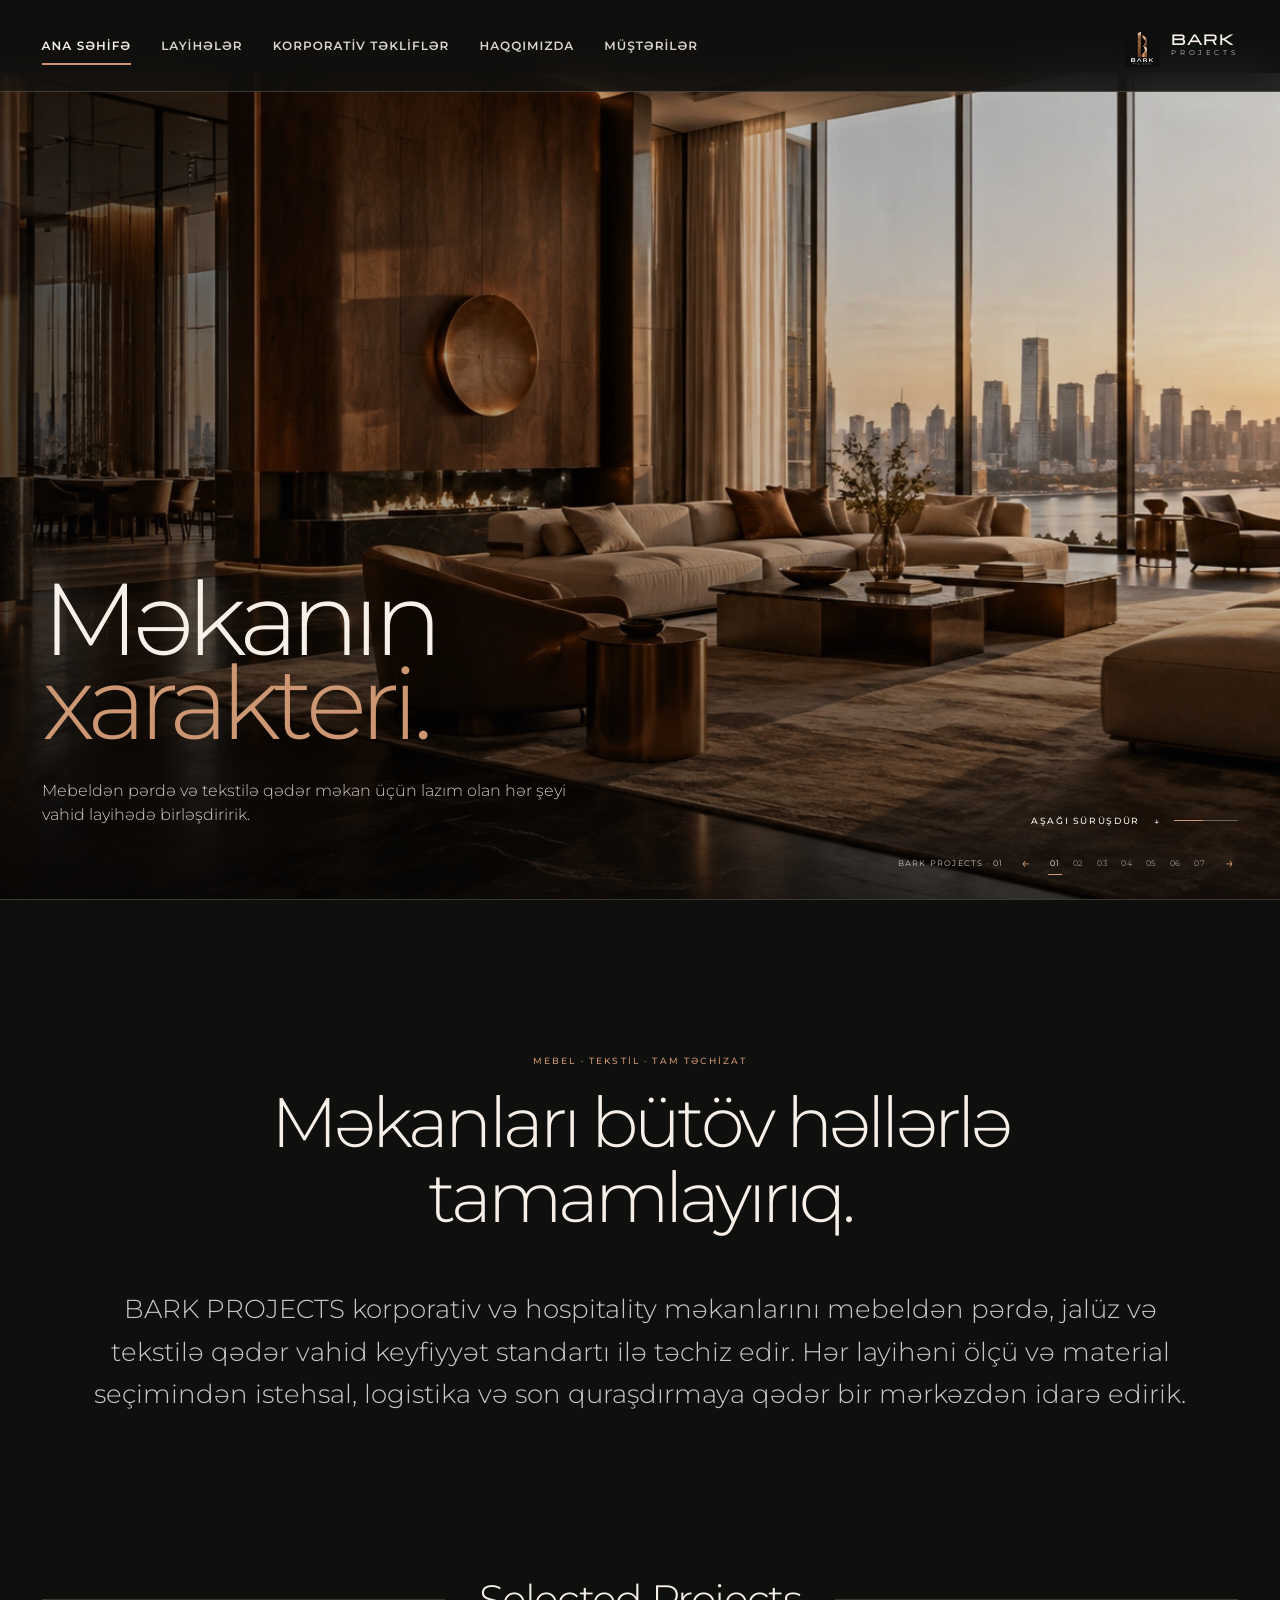
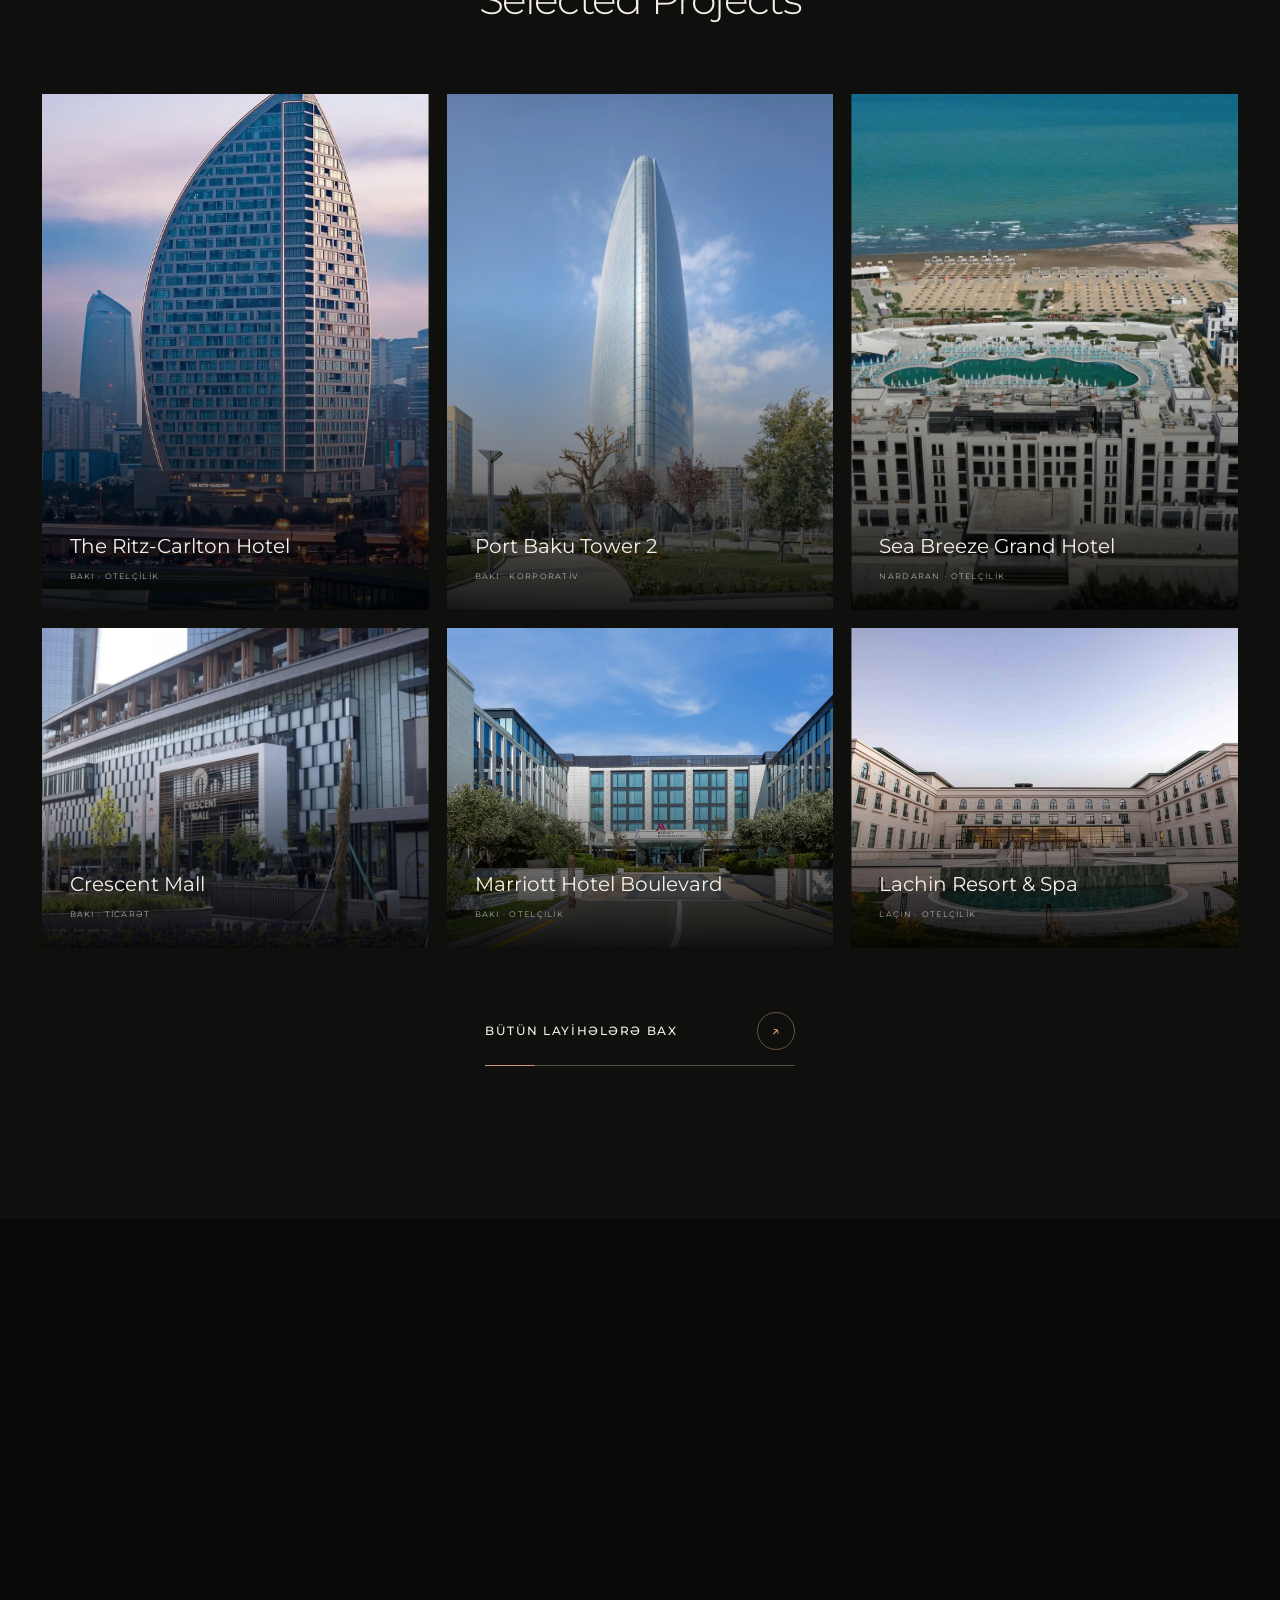
==== index.html @ 31d52829 "Add reference-inspired motion across BARK pages" ====
<!doctype html>
<html lang="az">
<head>
  <meta charset="utf-8" />
  <meta name="viewport" content="width=device-width, initial-scale=1" />
  <meta name="theme-color" content="#161617" />
  <meta name="description" content="BARK PROJECTS — korporativ və hospitality layihələri üçün mebel, pərdə, jalüz, tekstil və tam təchizat həlləri." />
  <title>BARK PROJECTS — Tam məkan təchizatı</title>
  <link rel="preconnect" href="https://fonts.googleapis.com" />
  <link rel="preconnect" href="https://fonts.gstatic.com" crossorigin />
  <link href="https://fonts.googleapis.com/css2?family=Michroma&family=Montserrat:wght@300;400;500;600&family=Playfair+Display:ital,wght@0,400;0,500;1,400&display=swap" rel="stylesheet" />
  <link rel="stylesheet" href="styles.css?v=10" />
</head>
<body>
  <header class="site-header" id="top">
    <a class="brand" href="index.html" aria-label="BARK Projects ana səhifə">
      <span class="brand-symbol" aria-hidden="true"><img src="assets/brand/bark-projects-logo.png" alt="" /></span>
      <span class="brand-type"><strong>BARK</strong><span>PROJECTS</span></span>
    </a>
    <nav class="desktop-nav" aria-label="Əsas naviqasiya">
      <a class="nav-link active" href="index.html">Ana səhifə</a>
      <a class="nav-link" href="projects.html">Layihələr</a>
      <a class="nav-link" href="corporate.html">Korporativ təkliflər</a>
      <a class="nav-link" href="about.html">Haqqımızda</a>
      <a class="nav-link" href="clients.html">Müştərilər</a>
    </nav>
    <button class="menu-toggle" aria-label="Menyunu aç" aria-expanded="false"><span></span><span></span></button>
  </header>
  <main>
    <section class="hero" id="home" aria-labelledby="hero-title">
      <div class="hero-media" aria-hidden="true">
        <img class="hero-slide is-active" src="assets/hero/bark-home-hero.webp" alt="" />
        <img class="hero-slide" alt="" />
      </div>
      <div class="hero-overlay" aria-hidden="true"></div>
      <div class="hero-content">
        <h1 id="hero-title">Məkanın<br /><span>xarakteri.</span></h1>
        <p class="hero-copy">Mebeldən pərdə və tekstilə qədər məkan üçün lazım olan hər şeyi vahid layihədə birləşdiririk.</p>
      </div>
      <div class="hero-slider" role="group" aria-label="Seçilmiş məkanlar">
        <span class="hero-slide-caption" id="hero-slide-caption" aria-live="polite">BARK PROJECTS · 01</span>
        <button class="hero-slider-arrow" type="button" data-hero-step="-1" aria-label="Əvvəlki görüntü">←</button>
        <div class="hero-slider-pages" role="group" aria-label="Görüntü seçimi">
          <button type="button" data-hero-index="0" aria-label="Görüntü 1" aria-current="true">01</button>
          <button type="button" data-hero-index="1" aria-label="Görüntü 2">02</button>
          <button type="button" data-hero-index="2" aria-label="Görüntü 3">03</button>
          <button type="button" data-hero-index="3" aria-label="Görüntü 4">04</button>
          <button type="button" data-hero-index="4" aria-label="Görüntü 5">05</button>
          <button type="button" data-hero-index="5" aria-label="Görüntü 6">06</button>
          <button type="button" data-hero-index="6" aria-label="Görüntü 7">07</button>
        </div>
        <button class="hero-slider-arrow" type="button" data-hero-step="1" aria-label="Növbəti görüntü">→</button>
      </div>
      <div class="scroll-cue" aria-hidden="true"><span>Aşağı sürüşdür</span><b>↓</b><span class="scroll-line"></span></div>
    </section>
    <section class="home-statement section-wrap" aria-labelledby="statement-title">
      <p class="eyebrow copper" data-reveal>MEBEL · TEKSTİL · TAM TƏCHİZAT</p>
      <h2 id="statement-title" data-reveal>Məkanları bütöv həllərlə<br />tamamlayırıq.</h2>
      <p data-reveal>BARK PROJECTS korporativ və hospitality məkanlarını mebeldən pərdə, jalüz və tekstilə qədər vahid keyfiyyət standartı ilə təchiz edir. Hər layihəni ölçü və material seçimindən istehsal, logistika və son quraşdırmaya qədər bir mərkəzdən idarə edirik.</p>
    </section>
    <section class="selected-projects section-wrap" aria-labelledby="selected-title">
      <div class="selected-heading" data-reveal><span></span><h2 id="selected-title">Selected Projects</h2><span></span></div>
      <div class="selected-grid" data-reveal-stagger>
        <a class="selected-card" href="projects.html" data-reveal><img src="assets/projects/web/ritz.webp" alt="The Ritz-Carlton Hotel layihəsi" loading="lazy" /><span><b>The Ritz-Carlton Hotel</b><small>Bakı · Otelçilik</small></span></a>
        <a class="selected-card" href="projects.html" data-reveal><img src="assets/projects/web/porttower.webp" alt="Port Baku Tower 2 layihəsi" loading="lazy" /><span><b>Port Baku Tower 2</b><small>Bakı · Korporativ</small></span></a>
        <a class="selected-card" href="projects.html" data-reveal><img src="assets/projects/web/seabreeze.webp" alt="Sea Breeze Grand Hotel layihəsi" loading="lazy" /><span><b>Sea Breeze Grand Hotel</b><small>Nardaran · Otelçilik</small></span></a>
        <a class="selected-card" href="projects.html" data-reveal><img src="assets/projects/web/crescent.webp" alt="Crescent Mall layihəsi" loading="lazy" /><span><b>Crescent Mall</b><small>Bakı · Ticarət</small></span></a>
        <a class="selected-card" href="projects.html" data-reveal><img src="assets/projects/web/marriott.webp" alt="Marriott Hotel Boulevard layihəsi" loading="lazy" /><span><b>Marriott Hotel Boulevard</b><small>Bakı · Otelçilik</small></span></a>
        <a class="selected-card" href="projects.html" data-reveal><img src="assets/projects/web/lachin.webp" alt="Lachin Resort & Spa layihəsi" loading="lazy" /><span><b>Lachin Resort &amp; Spa</b><small>Laçın · Otelçilik</small></span></a>
      </div>
      <div class="selected-footer" data-reveal>
        <a class="projects-cta" id="all-projects" href="projects.html"><span>Bütün layihələrə bax</span><i aria-hidden="true">↗</i></a>
      </div>
    </section>
  </main>
  <footer class="site-footer premium-footer" id="footer">
    <div class="footer-glow" aria-hidden="true"></div>
    <div class="footer-shell">
      <div class="footer-grid" data-reveal-stagger>
        <div class="footer-column">
          <a class="footer-action" href="https://wa.me/994514188764?text=Salam%2C%20BARK%20PROJECTS%20haqq%C4%B1nda%20m%C9%99lumat%20almaq%20ist%C9%99yir%C9%99m." target="_blank" rel="noopener"><span>WhatsApp</span><i>↗</i></a>
          <div class="footer-panel footer-identity">
            <a class="brand footer-brand" href="index.html" aria-label="BARK Projects ana səhifə"><span class="brand-symbol" aria-hidden="true"><img src="assets/brand/bark-projects-logo.png" alt="" /></span><span class="brand-type"><strong>BARK</strong><span>PROJECTS</span></span></a>
            <p>Mebeldən tekstilə qədər premium məkanlar üçün vahid təchizat tərəfdaşı.</p>
          </div>
        </div>
        <div class="footer-column">
          <a class="footer-action" href="https://mail.google.com/mail/?view=cm&amp;fs=1&amp;su=BARK%20PROJECTS%20-%20layih%C9%99%20sor%C4%9Fusu" target="_blank" rel="noopener"><span>Gmail</span><i>↗</i></a>
          <nav class="footer-panel" aria-label="Footer naviqasiyası">
            <h2>Naviqasiya</h2>
            <a href="index.html">Ana səhifə</a>
            <a href="projects.html">Layihələr</a>
            <a href="corporate.html">Korporativ təkliflər</a>
            <a href="about.html">Haqqımızda</a>
            <a href="clients.html">Müştərilər</a>
          </nav>
        </div>
        <div class="footer-column">
          <a class="footer-action" href="tel:+994514188764"><span>+994 51 418 87 64</span><i>↗</i></a>
          <div class="footer-panel">
            <h2>Xidmətlər</h2>
            <a href="corporate.html#services">Mebel təchizatı</a>
            <a href="corporate.html#services">Pərdə və jalüz</a>
            <a href="corporate.html#services">Premium tekstil</a>
            <a href="corporate.html#services">Ölçü və quraşdırma</a>
            <a href="corporate.html#contact">Layihə koordinasiyası</a>
          </div>
        </div>
        <div class="footer-column">
          <a class="footer-action" href="#top"><span>Yuxarı qayıt</span><i>↑</i></a>
          <div class="footer-panel footer-inquiry">
            <h2>Yeni layihə</h2>
            <p>Növbəti layihənin sizin olmasını istəyirsiniz?</p>
            <a class="footer-cta" href="corporate.html#contact"><span>Bizimlə əlaqə saxlayın</span><i>↗</i></a>
          </div>
        </div>
      </div>
      <div class="footer-bottom"><span>© 2026 BARK PROJECTS</span><span>BAKI · AZƏRBAYCAN</span><span>BÜTÜN HÜQUQLAR QORUNUR</span></div>
    </div>
  </footer>
  <script src="motion.js?v=2"></script>
  <script src="page.js?v=3"></script>
</body>
</html>
---- styles.css ----
:root {
  --black: #0f0f0e;
  --black-soft: #161617;
  --panel: #1c1b1a;
  --ivory: #f6f0e8;
  --silver: #c7c8ca;
  --muted: #8f8e8b;
  --copper: #cc9772;
  --line: rgba(246, 240, 232, 0.18);
  --page-x: clamp(18px, 3.25vw, 54px);
  --ease: cubic-bezier(.22, 1, .36, 1);
}
* { box-sizing: border-box; }
html { scroll-behavior: smooth; background: var(--black); }
body { margin: 0; background: var(--black); color: var(--ivory); font-family: "Montserrat", Arial, sans-serif; font-size: 15px; line-height: 1.5; -webkit-font-smoothing: antialiased; }
section { scroll-margin-top: 92px; }
body:has(dialog[open]) { overflow: hidden; }
a { color: inherit; text-decoration: none; }
button, input { font: inherit; }
button { color: inherit; }
img { max-width: 100%; }
.sr-only { position: absolute; width: 1px; height: 1px; padding: 0; margin: -1px; overflow: hidden; clip: rect(0, 0, 0, 0); white-space: nowrap; border: 0; }

.site-header { position: fixed; inset: 0 0 auto; z-index: 100; min-height: 92px; display: grid; grid-template-columns: 1fr auto; grid-template-areas: "nav brand"; align-items: center; gap: clamp(18px, 2vw, 34px); padding: 0 var(--page-x); background: rgba(15, 15, 14, .88); border-bottom: 1px solid var(--line); backdrop-filter: blur(20px) saturate(125%); -webkit-backdrop-filter: blur(20px) saturate(125%); }
.brand { grid-area: brand; display: inline-flex; align-items: center; gap: 12px; justify-self: end; }
.brand-symbol { width: 34px; height: 42px; display: grid; place-items: center; overflow: hidden; }
.brand-symbol img { width: 100%; height: 100%; object-fit: cover; object-position: 50% 17%; }
.brand-type { display: grid; gap: 2px; }
.brand-type strong { font-family: "Michroma", sans-serif; font-size: 14px; letter-spacing: .11em; line-height: 1; }
.brand-type span { font-size: 7px; letter-spacing: .52em; color: var(--silver); }
.desktop-nav { grid-area: nav; display: flex; align-items: center; gap: clamp(24px, 2.35vw, 42px); }
.nav-link { position: relative; padding: 35px 0 33px; color: rgba(246, 240, 232, .88); font-size: clamp(12px, .82vw, 14px); font-weight: 600; line-height: 1.3; letter-spacing: .085em; text-transform: uppercase; white-space: nowrap; text-rendering: geometricPrecision; transition: color .25s ease; }
.nav-link::after { content: ""; position: absolute; left: 0; right: 100%; bottom: 22px; height: 2px; background: var(--copper); transition: right .35s var(--ease); }
.nav-link:hover, .nav-link.active { color: var(--ivory); }
.nav-link:hover::after, .nav-link.active::after { right: 0; }
.header-phone { grid-area: phone; display: flex; align-items: center; gap: 12px; font-size: 11px; letter-spacing: .07em; }
.header-phone span { color: var(--muted); text-transform: uppercase; }
.header-phone b { font-weight: 500; }
.header-phone i { color: var(--copper); font-style: normal; }
.menu-toggle { display: none; }

.hero { position: relative; min-height: 100svh; overflow: hidden; display: flex; align-items: flex-end; padding: 170px var(--page-x) 72px; border-bottom: 1px solid var(--line); isolation: isolate; }
.hero-media { position: absolute; z-index: -2; inset: 92px 0 0; overflow: hidden; translate: 0 var(--scroll-parallax-y, 0px); animation: hero-arrive 1.5s var(--ease) both; will-change: transform, translate; }
.hero-media img { position: absolute; inset: 0; width: 100%; height: 100%; object-fit: cover; object-position: center; transform: scale(1.045); will-change: transform; }
.hero-media .hero-slide { opacity: 0; transform: scale(1.085); transition: opacity .95s ease, transform 7s linear; }
.hero-media .hero-slide.is-active { opacity: 1; transform: scale(1.045); }
@keyframes hero-arrive { from { opacity: 0; transform: scale(1.11); } to { opacity: 1; transform: scale(1.045); } }
.hero-overlay { position: absolute; z-index: -1; inset: 92px 0 0; background: linear-gradient(90deg, rgba(4,4,4,.7) 0%, rgba(4,4,4,.22) 50%, rgba(4,4,4,.08) 100%), linear-gradient(0deg, rgba(4,4,4,.68) 0%, transparent 48%); }
.hero-content { max-width: 780px; opacity: var(--scroll-hero-opacity, 1); translate: 0 var(--scroll-hero-y, 0px); animation: hero-copy-arrive .85s var(--ease) both; will-change: translate, opacity; }
.detail-hero-copy, .corporate-hero-copy { animation: hero-copy-arrive .85s var(--ease) both; }
@keyframes hero-copy-arrive { from { transform: translateY(22px); } to { transform: translateY(0); } }
.eyebrow { margin: 0 0 18px; font-size: 9px; font-weight: 500; letter-spacing: .24em; text-transform: uppercase; }
.copper { color: var(--copper); }
.hero h1 { margin: 0; font-family: "Montserrat", sans-serif; font-size: clamp(64px, 8vw, 132px); font-weight: 300; letter-spacing: -.065em; line-height: .82; text-shadow: 0 2px 30px rgba(0,0,0,.24); }
.hero h1 span { color: var(--copper); font-family: inherit; font-style: normal; letter-spacing: inherit; }
.hero-copy { margin: 34px 0 0; max-width: 560px; color: rgba(246,240,232,.84); font-size: clamp(14px, 1.25vw, 18px); font-weight: 300; }
.hero-slider { position: absolute; right: var(--page-x); bottom: 21px; z-index: 2; display: flex; align-items: center; gap: 14px; color: var(--ivory); }
.hero-slide-caption { max-width: 220px; overflow: hidden; color: rgba(246,240,232,.8); font-size: 8px; letter-spacing: .15em; text-overflow: ellipsis; white-space: nowrap; }
.hero-slider-pages { display: flex; align-items: center; gap: 9px; }
.hero-slider button { border: 0; background: transparent; color: rgba(246,240,232,.58); cursor: pointer; transition: color .2s ease, transform .2s var(--ease); }
.hero-slider button:hover { color: var(--ivory); transform: translateY(-2px); }
.hero-slider-pages button { position: relative; padding: 8px 2px; font-size: 8px; letter-spacing: .08em; }
.hero-slider-pages button::after { position: absolute; right: 100%; bottom: 2px; left: 0; height: 1px; content: ""; background: var(--copper); transition: right .35s var(--ease); }
.hero-slider-pages button[aria-current="true"] { color: var(--ivory); }
.hero-slider-pages button[aria-current="true"]::after { right: 0; }
.hero-slider-arrow { padding: 4px; color: var(--copper) !important; font-size: 15px; }
.scroll-cue { position: absolute; right: var(--page-x); bottom: 72px; display: flex; align-items: center; gap: 14px; color: var(--ivory); font-size: 9px; font-weight: 500; letter-spacing: .18em; text-transform: uppercase; }
.scroll-cue b { font-weight: 500; }
.scroll-cue i { color: var(--copper); font-size: 16px; font-style: normal; animation: cue-down 1.8s ease-in-out infinite; }
.scroll-line { width: 64px; height: 1px; overflow: hidden; background: rgba(246,240,232,.35); }
.scroll-line::after { content: ""; display: block; width: 45%; height: 100%; background: var(--copper); animation: cue-line 2.2s var(--ease) infinite; }
@keyframes cue-down { 0%,100% { transform: translateY(0); } 50% { transform: translateY(6px); } }
@keyframes cue-line { 0% { transform: translateX(-110%); } 65%,100% { transform: translateX(240%); } }

.section-wrap { padding-inline: var(--page-x); }
.home-statement { padding-block: clamp(110px, 12vw, 190px); text-align: center; }
.home-statement h2 { max-width: 1050px; margin: 0 auto; font-size: clamp(42px, 5.5vw, 84px); font-weight: 300; letter-spacing: -.055em; line-height: 1.06; text-wrap: balance; }
.home-statement > p:last-child { max-width: 1420px; margin: 54px auto 0; color: var(--silver); font-size: clamp(18px, 2vw, 30px); font-weight: 300; line-height: 1.65; text-wrap: balance; }

.selected-projects { padding-bottom: clamp(110px, 12vw, 180px); }
.selected-heading { display: grid; grid-template-columns: 1fr auto 1fr; align-items: center; gap: 34px; margin-bottom: 64px; }
.selected-heading span { height: 1px; background: var(--line); }
.selected-heading h2 { margin: 0; font-size: clamp(34px, 3.2vw, 52px); font-weight: 300; letter-spacing: -.035em; text-align: center; }
.selected-grid { display: grid; grid-template-columns: repeat(3, minmax(0, 1fr)); gap: 18px; }
.selected-card { position: relative; min-height: 320px; overflow: hidden; background: var(--panel); }
.selected-card::after { content: ""; position: absolute; inset: 40% 0 0; background: linear-gradient(to bottom, transparent, rgba(0,0,0,.88)); }
.selected-card img { width: 100%; height: 100%; display: block; object-fit: cover; transition: transform 1s var(--ease), filter .5s ease; }
.selected-card:hover img { transform: scale(1.04); filter: brightness(.82); }
.selected-card > span { position: absolute; z-index: 1; inset: auto 28px 28px; display: grid; gap: 8px; }
.selected-card b { font-size: clamp(18px, 1.6vw, 25px); font-weight: 400; }
.selected-card small { color: rgba(246,240,232,.68); font-size: 8px; letter-spacing: .16em; text-transform: uppercase; }
.selected-footer { display: flex; justify-content: center; padding-top: 52px; }
.projects-cta { position: relative; min-width: 310px; display: inline-flex; align-items: center; justify-content: space-between; gap: 42px; padding: 12px 0 16px; color: var(--ivory); font-size: 12px; font-weight: 500; letter-spacing: .13em; text-transform: uppercase; transition: color .4s ease, transform .4s var(--ease); }
.projects-cta::before { content: ""; position: absolute; right: 0; bottom: 0; left: 0; height: 1px; background: rgba(205,179,157,.38); }
.projects-cta::after { content: ""; position: absolute; right: 0; bottom: 0; left: 0; height: 1px; background: var(--copper); transform: scaleX(.16); transform-origin: left; transition: transform .55s var(--ease); }
.projects-cta span { padding: 0; }
.projects-cta i { width: 38px; height: 38px; display: grid; flex: 0 0 38px; place-items: center; border: 1px solid rgba(204,151,114,.48); border-radius: 50%; color: var(--copper); font-size: 15px; font-style: normal; transition: color .4s ease, background .4s ease, border-color .4s ease, transform .4s var(--ease); }
.projects-cta:hover { color: var(--champagne); transform: translateY(-2px); }
.projects-cta:hover::after { transform: scaleX(1); }
.projects-cta:hover i { border-color: var(--copper); background: var(--copper); color: var(--black); transform: rotate(45deg); }
.projects-cta:focus-visible { outline: 2px solid var(--champagne, #cdb39d); outline-offset: 5px; }

.home-about { display: grid; grid-template-columns: minmax(0, 1.1fr) minmax(420px, .9fr); min-height: 760px; padding-top: 0; padding-bottom: clamp(110px, 12vw, 180px); gap: clamp(54px, 8vw, 130px); align-items: stretch; }
.home-about-visual { min-height: 650px; overflow: hidden; background: var(--panel); }
.home-about-visual img { width: 100%; height: 100%; display: block; object-fit: cover; }
.home-about-copy { align-self: center; padding-block: 60px; }
.home-about-copy h2 { margin: 0 0 40px; font-size: clamp(48px, 5.5vw, 84px); font-weight: 300; letter-spacing: -.06em; line-height: .98; }
.home-about-copy h2 em { color: var(--copper); font-family: inherit; font-size: inherit; font-style: normal; font-weight: inherit; letter-spacing: inherit; }
.home-about-copy > p:not(.eyebrow) { max-width: 660px; margin: 0 0 24px; color: var(--silver); font-size: clamp(15px, 1.25vw, 19px); font-weight: 300; line-height: 1.8; }
.text-link { display: inline-flex; align-items: center; gap: 18px; margin-top: 28px; padding-bottom: 10px; border-bottom: 1px solid var(--copper); font-size: 12px; letter-spacing: .06em; }
.text-link i { color: var(--copper); font-style: normal; }

.clients { position: relative; overflow: hidden; padding-block: clamp(110px, 12vw, 170px); border-block: 1px solid var(--line); isolation: isolate; }
.clients-backdrop { position: absolute; z-index: -2; inset: 0; background: url("assets/projects/web/ritz-interior.webp") center / cover no-repeat; opacity: .23; filter: saturate(.55); }
.clients::after { content: ""; position: absolute; z-index: -1; inset: 0; background: linear-gradient(90deg, rgba(10,10,9,.98), rgba(10,10,9,.78)), linear-gradient(0deg, rgba(10,10,9,.92), rgba(10,10,9,.62)); }
.clients-heading { display: grid; grid-template-columns: 1fr auto; gap: 24px 60px; align-items: end; margin-bottom: 72px; }
.clients-heading .eyebrow { grid-column: 1 / -1; margin-bottom: 0; }
.clients-heading h2 { margin: 0; font-size: clamp(58px, 7vw, 108px); font-weight: 300; letter-spacing: -.06em; line-height: .9; }
.clients-heading > p:last-child { max-width: 440px; margin: 0; color: var(--silver); font-weight: 300; }
.client-grid { display: grid; grid-template-columns: repeat(3, minmax(0, 1fr)); column-gap: clamp(34px, 6vw, 100px); }
.client-grid article { padding: 26px 0 24px; border-top: 1px solid rgba(246,240,232,.24); }
.client-grid article > a { display: block; color: inherit; text-decoration: none; }
.client-grid h3 { margin: 0 0 13px; color: var(--copper); font-size: clamp(16px, 1.35vw, 21px); font-weight: 400; line-height: 1.35; }
.client-grid p { margin: 0; color: var(--ivory); font-size: 13px; font-weight: 300; }
.client-grid p span { color: var(--muted); }
.client-grid .client-sector { margin-top: 10px; color: var(--muted); font-size: 10px; letter-spacing: .16em; text-transform: uppercase; }
.client-grid article > a h3 { transition: color .25s ease, transform .25s ease; }
.client-grid article > a:hover h3 { color: var(--ivory); transform: translateX(5px); }

.projects { padding-top: 118px; padding-bottom: 130px; }
.projects-intro { display: grid; grid-template-columns: 1fr minmax(280px, 470px); align-items: end; gap: 70px; margin-bottom: 72px; padding-bottom: 58px; border-bottom: 1px solid var(--line); }
.projects-intro h2 { margin: 0; font-size: clamp(54px, 7.5vw, 116px); font-weight: 300; letter-spacing: -.065em; line-height: .88; }
.projects-intro p:last-child { max-width: 450px; margin: 0; color: var(--silver); font-size: 15px; font-weight: 300; line-height: 1.75; }
.catalogue-tools { display: flex; justify-content: space-between; align-items: center; gap: 28px; padding: 0 0 22px; }
.filters { display: flex; align-items: center; gap: 8px; min-width: 0; overflow-x: auto; scrollbar-width: none; }
.filters::-webkit-scrollbar { display: none; }
.filter-button { flex: 0 0 auto; border: 1px solid var(--line); border-radius: 999px; padding: 9px 14px; background: transparent; color: var(--muted); cursor: pointer; font-size: 9px; letter-spacing: .08em; text-transform: uppercase; transition: color .22s ease, border-color .22s ease, background .22s ease; }
.filter-button:hover { color: var(--ivory); border-color: rgba(246,240,232,.45); }
.filter-button.active { color: var(--black); border-color: var(--copper); background: var(--copper); }
.search-box { flex: 0 0 210px; display: flex; align-items: center; gap: 10px; border-bottom: 1px solid var(--line); }
.search-box input { width: 100%; padding: 10px 0; border: 0; outline: 0; color: var(--ivory); background: transparent; font-size: 11px; }
.search-box input::placeholder { color: var(--muted); }
.search-box span { color: var(--copper); }

.project-grid { display: grid; grid-template-columns: repeat(3, minmax(0, 1fr)); gap: 14px; align-items: start; }
.project-column { display: flex; min-width: 0; flex-direction: column; gap: 14px; }
.project-card { position: relative; width: 100%; display: block; margin: 0; overflow: hidden; background: var(--panel); cursor: pointer; }
.project-card:focus-visible { outline: 2px solid var(--copper); outline-offset: 3px; }
.project-image { position: relative; width: 100%; aspect-ratio: 5 / 4; overflow: hidden; }
.project-image::after { content: ""; position: absolute; inset: 0; background: rgba(0,0,0,.26); pointer-events: none; transition: background .45s ease; }
.project-image img { display: block; width: 100%; height: 100%; object-fit: cover; transition: transform .9s var(--ease), filter .45s ease; }
.project-card:hover .project-image img, .project-card:focus-visible .project-image img { transform: scale(1.035); filter: brightness(1.08) saturate(1.04); }
.project-card:hover .project-image::after, .project-card:focus-visible .project-image::after { background: rgba(0,0,0,.04); }
.project-caption { position: absolute; z-index: 2; inset: 0; display: grid; place-items: center; padding: clamp(22px, 3vw, 48px); text-align: center; pointer-events: none; transition: opacity .38s var(--ease), transform .48s var(--ease); }
.project-card:hover .project-caption, .project-card:focus-visible .project-caption { opacity: 0; transform: translateY(-8px); }
.project-caption > div { width: 100%; display: grid; place-items: center; }
.project-name { max-width: 92%; margin: 0; font-size: clamp(17px, 1.55vw, 27px); font-weight: 300; letter-spacing: -.035em; line-height: 1.22; text-wrap: balance; text-shadow: 0 2px 24px rgba(0,0,0,.5); }
.project-meta { display: none; }
.empty-state { padding: 80px 0; color: var(--muted); text-align: center; }

.detail-hero { position: relative; min-height: 100svh; overflow: hidden; display: flex; align-items: flex-end; padding: 170px var(--page-x) 74px; isolation: isolate; }
.detail-hero > img { position: absolute; z-index: -2; inset: 92px 0 0; width: 100%; height: calc(100% - 92px); object-fit: cover; translate: 0 var(--scroll-parallax-y, 0px); animation: hero-arrive 1.35s var(--ease) both; }
.detail-hero > img, .detail-image-section img[role="button"] { cursor: zoom-in; }
.detail-shade { position: absolute; z-index: -1; inset: 92px 0 0; background: linear-gradient(90deg, rgba(5,5,5,.8), rgba(5,5,5,.12) 70%), linear-gradient(0deg, rgba(5,5,5,.8), transparent 58%); }
.detail-hero-copy { max-width: min(980px, 82vw); }
.detail-back { display: inline-block; margin-bottom: 56px; color: rgba(246,240,232,.78); font-size: 9px; letter-spacing: .16em; text-transform: uppercase; }
.detail-hero h1 { max-width: 1100px; margin: 0; font-size: clamp(44px, 6.7vw, 108px); font-weight: 300; letter-spacing: -.062em; line-height: .94; text-wrap: balance; }
.detail-hero-copy > p:last-child { margin: 26px 0 0; color: var(--copper); font-size: 11px; letter-spacing: .16em; text-transform: uppercase; }
.detail-scroll { position: absolute; right: var(--page-x); bottom: 76px; display: flex; align-items: center; gap: 12px; font-size: 8px; letter-spacing: .18em; }
.detail-scroll i { color: var(--copper); font-size: 16px; font-style: normal; animation: cue-down 1.8s ease-in-out infinite; }
.detail-story { display: grid; grid-template-columns: minmax(280px,.85fr) minmax(420px,1.15fr); gap: clamp(70px,10vw,180px); padding-block: clamp(110px,12vw,180px); }
.detail-lead h2 { max-width: 700px; margin: 0; font-size: clamp(40px,4.8vw,76px); font-weight: 300; letter-spacing: -.055em; line-height: 1; text-wrap: balance; }
.detail-copy > p { max-width: 760px; margin: 0; color: var(--silver); font-size: clamp(17px,1.45vw,22px); font-weight: 300; line-height: 1.8; }
.detail-facts { margin: 64px 0 0; border-top: 1px solid var(--line); }
.detail-facts div { display: grid; grid-template-columns: 140px 1fr; gap: 24px; padding: 20px 0; border-bottom: 1px solid var(--line); }
.detail-facts dt { color: var(--muted); font-size: 9px; letter-spacing: .14em; text-transform: uppercase; }
.detail-facts dd { margin: 0; color: var(--ivory); font-size: 13px; }
.detail-image-section { padding-bottom: clamp(110px,12vw,180px); }
.detail-image-section img { width: 100%; max-height: 82vh; display: block; object-fit: cover; aspect-ratio: 16 / 9; }
.detail-pagination { display: grid; grid-template-columns: 1fr 1fr; border-top: 1px solid var(--line); border-bottom: 1px solid var(--line); }
.detail-pagination a { min-height: 190px; display: flex; flex-direction: column; justify-content: center; gap: 18px; padding: 38px var(--page-x); transition: background .35s ease; }
.detail-pagination a + a { align-items: flex-end; border-left: 1px solid var(--line); text-align: right; }
.detail-pagination a:hover { background: rgba(204,151,114,.06); }
.detail-pagination span { color: var(--copper); font-size: 8px; letter-spacing: .17em; text-transform: uppercase; }
.detail-pagination strong { max-width: 580px; font-size: clamp(18px,2vw,30px); font-weight: 300; line-height: 1.25; }

.corporate-hero { position: relative; min-height: 100svh; overflow: hidden; display: flex; align-items: flex-end; padding: 180px var(--page-x) 76px; isolation: isolate; }
.corporate-hero > img { position: absolute; z-index: -2; inset: 92px 0 0; width: 100%; height: calc(100% - 92px); object-fit: cover; object-position: center; translate: 0 var(--scroll-parallax-y, 0px); animation: hero-arrive 1.4s var(--ease) both; }
.corporate-hero-shade { position: absolute; z-index: -1; inset: 92px 0 0; background: linear-gradient(90deg, rgba(5,5,4,.83), rgba(5,5,4,.16) 72%), linear-gradient(0deg, rgba(5,5,4,.82), transparent 56%); }
.corporate-hero-copy { max-width: 1020px; }
.corporate-hero h1 { margin: 0; font-size: clamp(58px,7.6vw,124px); font-weight: 300; letter-spacing: -.067em; line-height: .88; }
.corporate-hero h1 span { color: var(--copper); }
.corporate-hero-copy > p:last-child { max-width: 690px; margin: 36px 0 0; color: rgba(246,240,232,.82); font-size: clamp(15px,1.35vw,20px); font-weight: 300; line-height: 1.7; }
.corporate-scope { position: absolute; right: var(--page-x); bottom: 78px; display: grid; gap: 10px; color: rgba(246,240,232,.7); font-size: 8px; letter-spacing: .16em; text-align: right; text-transform: uppercase; }
.corporate-scope span::before { content: ""; display: inline-block; width: 26px; height: 1px; margin: 0 12px 3px 0; background: var(--copper); }
.corporate-intro { display: grid; grid-template-columns: .55fr 1.45fr; gap: clamp(60px,9vw,150px); padding-block: clamp(110px,12vw,180px); border-bottom: 1px solid var(--line); }
.corporate-intro h2 { max-width: 1100px; margin: 0; font-size: clamp(45px,6vw,94px); font-weight: 300; letter-spacing: -.06em; line-height: 1; }
.corporate-intro-visual { grid-column: 1 / -1; position: relative; width: 100%; aspect-ratio: 2.15 / 1; margin: 0; overflow: hidden; background: var(--panel); }
.corporate-intro-visual::after { position: absolute; inset: 0; background: linear-gradient(90deg, rgba(8,8,8,.2), transparent 48%), linear-gradient(0deg, rgba(8,8,8,.16), transparent 36%); content: ""; pointer-events: none; }
.corporate-intro-visual img { width: 100%; height: 100%; display: block; object-fit: cover; transition: transform 1.1s var(--ease); }
.corporate-intro-visual:hover img { transform: scale(1.018); }
.corporate-intro div > p { max-width: 850px; margin: 48px 0 0; color: var(--silver); font-size: clamp(17px,1.65vw,24px); font-weight: 300; line-height: 1.75; }
.corporate-services { padding-block: clamp(110px,12vw,180px); }
.service-feature { display: grid; grid-template-columns: minmax(0,1.25fr) minmax(320px,.75fr); gap: clamp(50px,8vw,130px); align-items: center; margin-bottom: clamp(100px,12vw,180px); }
.service-feature:last-child { margin-bottom: 0; }
.service-feature.reverse { grid-template-columns: minmax(320px,.75fr) minmax(0,1.25fr); }
.service-feature.reverse .service-image { grid-column: 2; }
.service-feature.reverse .service-copy { grid-column: 1; grid-row: 1; }
.service-image { min-height: 620px; overflow: hidden; background: var(--panel); }
.service-image img { width: 100%; height: 100%; display: block; object-fit: cover; transition: transform 1.1s var(--ease); }
.service-feature:hover .service-image img { transform: scale(1.025); }
.service-copy > span { display: block; margin-bottom: 48px; color: var(--muted); font-size: 10px; letter-spacing: .15em; }
.service-copy h2 { margin: 0; font-size: clamp(37px,4.2vw,66px); font-weight: 300; letter-spacing: -.055em; line-height: 1.04; text-wrap: balance; }
.service-copy > p:last-child { max-width: 590px; margin: 34px 0 0; color: var(--silver); font-size: clamp(15px,1.2vw,18px); font-weight: 300; line-height: 1.8; }
.corporate-proof { display: grid; grid-template-columns: repeat(4,minmax(0,1fr)); padding-block: 0 clamp(110px,11vw,170px); }
.corporate-proof div { min-height: 160px; display: flex; flex-direction: column; justify-content: space-between; padding: 24px; border-top: 1px solid var(--line); border-right: 1px solid var(--line); }
.corporate-proof div:first-child { border-left: 1px solid var(--line); }
.corporate-proof strong { color: var(--copper); font-family: "Michroma",sans-serif; font-size: clamp(28px,3vw,48px); font-weight: 400; }
.corporate-proof span { color: var(--muted); font-size: 9px; letter-spacing: .11em; text-transform: uppercase; }
.corporate-cta { position: relative; min-height: 78svh; overflow: hidden; display: grid; place-items: center; padding: 110px var(--page-x); text-align: center; isolation: isolate; }
.corporate-cta > img { position: absolute; z-index: -2; inset: 0; width: 100%; height: 100%; object-fit: cover; translate: 0 var(--scroll-parallax-y, 0px); }
.corporate-cta-shade { position: absolute; z-index: -1; inset: 0; background: rgba(6,6,5,.76); backdrop-filter: saturate(.7); }
.corporate-cta-copy { max-width: 1050px; }
.corporate-cta h2 { margin: 0; font-size: clamp(47px,6.4vw,100px); font-weight: 300; letter-spacing: -.062em; line-height: .98; text-wrap: balance; }
.corporate-cta-copy > p:not(.eyebrow) { max-width: 730px; margin: 34px auto 0; color: rgba(246,240,232,.8); font-size: clamp(15px,1.35vw,19px); font-weight: 300; line-height: 1.7; }
.contact-actions { display: flex; justify-content: center; gap: 12px; margin-top: 48px; }
.contact-button { min-width: 245px; display: grid; grid-template-columns: 1fr 50px; align-items: center; border: 1px solid rgba(246,240,232,.48); background: rgba(15,15,14,.32); backdrop-filter: blur(12px); font-size: 10px; font-weight: 500; letter-spacing: .11em; text-transform: uppercase; transition: color .35s ease, background .35s ease, border-color .35s ease, transform .35s var(--ease); }
.contact-button span { padding: 18px 20px; }
.contact-button i { height: 100%; display: grid; place-items: center; border-left: 1px solid rgba(246,240,232,.28); color: var(--copper); font-size: 16px; font-style: normal; }
.contact-button:hover { transform: translateY(-3px); border-color: var(--copper); background: var(--copper); color: var(--black); }
.contact-button:hover i { color: var(--black); border-color: rgba(15,15,14,.24); }
.corporate-phone { display: inline-block; margin-top: 34px; color: var(--ivory); font-size: 13px; letter-spacing: .12em; }

.offers { border-top: 1px solid var(--line); border-bottom: 1px solid var(--line); background: var(--black-soft); padding: 120px var(--page-x) 34px; }
.offers-inner { display: grid; grid-template-columns: minmax(260px, .8fr) minmax(500px, 1.4fr); gap: clamp(60px, 10vw, 180px); }
.offers-copy h1, .offers-copy h2, .about-content h2 { margin: 0; font-family: "Montserrat", sans-serif; font-size: clamp(43px, 5.4vw, 82px); font-weight: 300; letter-spacing: -.06em; line-height: .95; }
.offers-copy h1 em, .offers-copy h2 em, .about-content h2 em { color: var(--copper); font-family: "Playfair Display", serif; font-weight: 400; }
.offers-intro { max-width: 430px; margin: 32px 0 0; color: var(--silver); font-weight: 300; }
.corporate-contact { max-width: 430px; display: grid; grid-template-columns: 1fr auto auto; align-items: center; gap: 14px; margin-top: 44px; padding: 20px 0; border-top: 1px solid var(--line); border-bottom: 1px solid var(--line); transition: border-color .3s ease; }
.corporate-contact span { color: var(--muted); font-size: 9px; letter-spacing: .12em; text-transform: uppercase; }
.corporate-contact strong { color: var(--ivory); font-size: 14px; font-weight: 500; white-space: nowrap; }
.corporate-contact i { color: var(--copper); font-size: 15px; font-style: normal; transition: transform .3s var(--ease); }
.corporate-contact:hover { border-color: rgba(204,151,114,.62); }
.corporate-contact:hover i { transform: translate(3px,-3px); }
.offer-list { border-top: 1px solid var(--line); }
.offer-item { display: grid; grid-template-columns: 52px 1fr 24px; gap: 20px; padding: 28px 0; border-bottom: 1px solid var(--line); }
.offer-no { color: var(--copper); font-size: 9px; }
.offer-item h2, .offer-item h3 { margin: 0 0 9px; font-size: 21px; font-weight: 400; }
.offer-item p { max-width: 580px; margin: 0; color: var(--muted); font-size: 12px; }
.offer-mark { color: var(--copper); }
.offers-foot { display: flex; align-items: center; gap: 18px; margin-top: 80px; color: var(--muted); font-size: 8px; letter-spacing: .14em; }
.topline-rule { height: 1px; flex: 1; background: var(--line); }
.corporate-page .offers { min-height: calc(100svh - 160px); padding-top: 190px; }
.inner-page main { padding-top: 92px; }
.inner-page .projects { padding-top: 104px; }
.inner-page .home-about { min-height: calc(100svh - 92px); padding-top: clamp(90px, 9vw, 140px); }
.inner-page .clients { min-height: calc(100svh - 92px); }

.about { display: grid; grid-template-columns: minmax(320px, .85fr) minmax(420px, 1.15fr); min-height: 780px; padding-block: 130px; gap: clamp(70px, 10vw, 180px); align-items: center; }
.about-visual { position: relative; aspect-ratio: .82; max-height: 560px; overflow: hidden; background: #111; }
.about-visual img { width: 100%; height: 100%; object-fit: cover; }
.about-body { max-width: 650px; margin: 38px 0 0; color: var(--silver); font-size: clamp(15px, 1.35vw, 19px); font-weight: 300; line-height: 1.8; }
.about-contact { display: grid; grid-template-columns: 1fr auto auto; gap: 22px; margin-top: 54px; padding: 22px 0; border-top: 1px solid var(--line); border-bottom: 1px solid var(--line); font-size: 12px; }
.about-contact b { font-weight: 500; }
.about-contact i { color: var(--copper); font-style: normal; }

.site-footer { display: grid; grid-template-columns: 1fr 1fr auto auto; gap: 40px; align-items: center; padding: 50px var(--page-x); border-top: 1px solid var(--line); color: var(--muted); font-size: 9px; letter-spacing: .08em; }
.footer-brand { justify-self: start; }
.footer-phone { color: var(--ivory); }
.footer-phone i { color: var(--copper); font-style: normal; }
.premium-footer { position: relative; display: block; overflow: hidden; padding: 0 var(--page-x); border: 0; background: #080808; color: var(--ivory); }
.footer-glow { display: none; }
.footer-shell { position: relative; width: 100%; max-width: 1560px; margin: 0 auto; }
.footer-grid { display: grid; grid-template-columns: repeat(4,minmax(0,1fr)); gap: clamp(42px,5vw,90px); padding: clamp(80px,9vw,132px) 0 72px; }
.footer-column + .footer-column { border: 0; }
.footer-action { min-height: 0; display: flex; align-items: center; justify-content: space-between; gap: 18px; margin-bottom: 48px; padding: 8px 0; border: 0; color: var(--ivory); font-size: clamp(12px,.86vw,14px); font-weight: 600; letter-spacing: .1em; text-transform: uppercase; transition: color .3s ease, transform .3s var(--ease); }
.footer-action i { color: var(--copper); font-size: 16px; font-style: normal; transition: transform .35s var(--ease); }
.footer-action:hover { color: var(--copper); background: transparent; transform: translateY(-2px); }
.footer-action:hover i { color: var(--copper); transform: translate(3px,-3px); }
.footer-panel { min-height: 255px; display: flex; flex-direction: column; align-items: flex-start; padding: 0; }
.footer-panel h2 { margin: 0 0 24px; color: var(--copper); font-size: clamp(11px,.8vw,13px); font-weight: 600; letter-spacing: .16em; text-transform: uppercase; }
.footer-panel > a:not(.brand):not(.footer-cta) { position: relative; width: max-content; padding: 7px 0; color: rgba(246,240,232,.72); font-size: clamp(13px,.95vw,15px); line-height: 1.5; transition: color .25s ease, transform .25s var(--ease); }
.footer-panel > a:not(.brand):not(.footer-cta)::after { position: absolute; right: 0; bottom: 3px; left: 0; height: 1px; background: var(--copper); content: ""; transform: scaleX(0); transform-origin: right; transition: transform .35s var(--ease); }
.footer-panel > a:not(.brand):not(.footer-cta):hover { color: var(--ivory); transform: translateX(4px); }
.footer-panel > a:not(.brand):not(.footer-cta):hover::after { transform: scaleX(1); transform-origin: left; }
.footer-identity .footer-brand { margin-bottom: 30px; }
.footer-identity p { max-width: 290px; margin: auto 0 0; color: rgba(246,240,232,.66); font-size: clamp(13px,.9vw,15px); font-weight: 300; line-height: 1.75; }
.footer-inquiry > p { max-width: 330px; margin: 0; font-size: clamp(24px,2vw,32px); font-weight: 300; letter-spacing: -.035em; line-height: 1.32; }
.footer-cta { width: 100%; display: flex; align-items: center; justify-content: space-between; gap: 16px; margin-top: auto; padding: 15px 0 4px; border: 0; color: var(--ivory); font-size: clamp(12px,.86vw,14px); font-weight: 500; letter-spacing: .07em; transition: color .25s ease; }
.footer-cta i { color: var(--copper); font-size: 15px; font-style: normal; transition: transform .3s var(--ease); }
.footer-cta:hover { color: var(--copper); }
.footer-cta:hover i { transform: translate(3px,-3px); }
.footer-action:focus-visible, .footer-panel a:focus-visible { outline: 1px solid var(--copper); outline-offset: 6px; }
.footer-bottom { min-height: 78px; display: grid; grid-template-columns: 1fr auto 1fr; align-items: center; gap: 24px; padding: 0; border: 0; color: #918e89; font-size: clamp(10px,.72vw,12px); letter-spacing: .12em; }
.footer-bottom span:nth-child(2) { color: var(--copper); }
.footer-bottom span:last-child { justify-self: end; }
[data-reveal] { opacity: 0; translate: 0 24px; transition: opacity .8s var(--ease) var(--reveal-delay, 0ms), translate .8s var(--ease) var(--reveal-delay, 0ms); }
[data-reveal].is-visible { opacity: 1; translate: 0 0; }
.selected-card:nth-child(3n + 2) { --reveal-delay: 80ms; }
.selected-card:nth-child(3n) { --reveal-delay: 160ms; }
.project-card[data-reveal] { transition-duration: .72s; }

.project-dialog { width: 100vw; max-width: none; height: 100dvh; max-height: none; margin: 0; padding: 0; border: 0; color: var(--ivory); background: rgba(10,10,9,.98); overflow: hidden; }
.project-dialog::backdrop { background: #000; }
.dialog-bar { position: absolute; z-index: 3; inset: 0 0 auto; min-height: 108px; display: flex; align-items: center; justify-content: space-between; gap: 30px; padding: 28px var(--page-x) 20px; background: linear-gradient(to bottom, rgba(0,0,0,.84), transparent); }
.dialog-bar .eyebrow { margin: 0 0 6px; }
.dialog-bar h2 { margin: 0; font-size: clamp(18px, 2vw, 30px); font-weight: 400; letter-spacing: -.035em; }
.dialog-close { flex: 0 0 46px; width: 46px; height: 46px; border: 1px solid rgba(255,255,255,.28); border-radius: 50%; background: rgba(0,0,0,.18); cursor: pointer; font-size: 27px; font-weight: 200; line-height: 1; transition: transform .3s var(--ease), border-color .2s ease; }
.dialog-close:hover { transform: rotate(90deg); border-color: var(--copper); }
.dialog-image-wrap { width: 100%; height: 100%; display: grid; place-items: center; padding: 108px 7vw 72px; }
.dialog-image-wrap img { max-width: 100%; max-height: 100%; width: auto; height: auto; object-fit: contain; box-shadow: 0 30px 90px rgba(0,0,0,.4); }
.dialog-content { position: absolute; z-index: 3; inset: auto var(--page-x) 18px; display: grid; grid-template-columns: 1fr auto; align-items: center; gap: 24px; font-size: 9px; letter-spacing: .12em; text-transform: uppercase; }
.dialog-location { margin: 0; color: var(--silver); }
.dialog-controls { justify-self: end; display: flex; align-items: center; gap: 18px; }
.dialog-controls button { width: 38px; height: 38px; border: 1px solid var(--line); border-radius: 50%; background: rgba(0,0,0,.24); cursor: pointer; transition: border-color .2s ease, background .2s ease; }
.dialog-controls button:hover { border-color: var(--copper); background: rgba(204,151,114,.12); }

[data-reveal]:not(.is-visible) :is(.selected-card img, .project-card img, .home-about-visual img, .corporate-intro-visual img, .service-image img, .detail-image-section img, .about-visual img) { clip-path: inset(0 0 7% 0); transform: scale(1.055); }
[data-reveal].is-visible :is(.selected-card img, .project-card img, .home-about-visual img, .corporate-intro-visual img, .service-image img, .detail-image-section img, .about-visual img) { clip-path: inset(0); }
:is(.selected-card img, .project-card img, .home-about-visual img, .corporate-intro-visual img, .service-image img, .detail-image-section img, .about-visual img) { transition: clip-path .9s var(--ease), transform 1s var(--ease), filter .45s ease; }
.project-dialog[open] { animation: dialog-enter .38s var(--ease) both; }
.project-dialog[open]::backdrop { animation: dialog-backdrop .32s ease-out both; }
.detail-lightbox .dialog-image-wrap img { opacity: 0; transform: scale(.985); transition: opacity .28s ease, transform .42s var(--ease); }
.detail-lightbox .dialog-image-wrap img.is-visible { opacity: 1; transform: scale(1); }
@keyframes dialog-enter { from { opacity: 0; transform: scale(.985); } to { opacity: 1; transform: scale(1); } }
@keyframes dialog-backdrop { from { opacity: 0; } to { opacity: 1; } }

@media (max-width: 1050px) {
  .inner-page main { padding-top: 78px; }
  .site-header { grid-template-columns: 1fr auto; grid-template-areas: "brand menu"; min-height: 78px; }
  .brand { justify-self: start; }
  .menu-toggle { grid-area: menu; display: grid; gap: 6px; width: 44px; height: 44px; padding: 13px 9px; border: 0; background: transparent; cursor: pointer; }
  .menu-toggle span { display: block; height: 1px; background: var(--ivory); transition: transform .3s var(--ease); }
  .desktop-nav, .header-phone { position: fixed; left: 0; right: 0; display: flex; visibility: hidden; opacity: 0; transform: translateY(-12px); pointer-events: none; background: rgba(15,15,14,.98); transition: opacity .28s ease, transform .38s var(--ease), visibility 0s linear .38s; }
  .desktop-nav { top: 78px; padding: 32px var(--page-x) 12px; flex-direction: column; align-items: flex-start; gap: 0; }
  .header-phone { top: 372px; padding: 22px var(--page-x) 34px; }
  .menu-open .desktop-nav, .menu-open .header-phone { visibility: visible; opacity: 1; transform: translateY(0); pointer-events: auto; transition-delay: 0s; }
  .menu-open .menu-toggle span:first-child { transform: translateY(3.5px) rotate(45deg); }
  .menu-open .menu-toggle span:last-child { transform: translateY(-3.5px) rotate(-45deg); }
  .nav-link { width: 100%; padding: 17px 0; border-bottom: 1px solid var(--line); font-size: 15px; letter-spacing: .075em; opacity: 0; transform: translateY(8px); transition: opacity .24s ease, transform .32s var(--ease); }
  .menu-open .nav-link { opacity: 1; transform: translateY(0); }
  .menu-open .nav-link:nth-child(1) { transition-delay: 45ms; }
  .menu-open .nav-link:nth-child(2) { transition-delay: 90ms; }
  .menu-open .nav-link:nth-child(3) { transition-delay: 135ms; }
  .menu-open .nav-link:nth-child(4) { transition-delay: 180ms; }
  .menu-open .nav-link:nth-child(5) { transition-delay: 225ms; }
  .nav-link::after { display: none; }
  .hero { min-height: 100svh; padding-top: 145px; }
  .hero-media, .hero-overlay { inset-block-start: 78px; }
  .projects-intro { grid-template-columns: 1fr; gap: 32px; }
  .home-about { grid-template-columns: 1fr; min-height: 0; }
  .home-about-visual { min-height: 560px; }
  .client-grid { grid-template-columns: repeat(2, minmax(0, 1fr)); }
  .clients-heading { grid-template-columns: 1fr; }
  .project-grid { grid-template-columns: repeat(2, minmax(0, 1fr)); }
  .offers-inner, .about { grid-template-columns: 1fr; }
  .detail-story { grid-template-columns: 1fr; gap: 54px; }
  .corporate-intro { grid-template-columns: 1fr; gap: 34px; }
  .service-feature, .service-feature.reverse { grid-template-columns: 1fr; gap: 46px; }
  .service-feature.reverse .service-image, .service-feature.reverse .service-copy { grid-column: 1; }
  .service-feature.reverse .service-image { grid-row: 1; }
  .service-feature.reverse .service-copy { grid-row: 2; }
  .service-image { min-height: 540px; }
  .offers-inner { gap: 60px; }
  .about { min-height: 0; }
  .about-visual { max-width: 520px; }
  .footer-grid { grid-template-columns: repeat(2,minmax(0,1fr)); }
  .footer-column:nth-child(3), .footer-column:nth-child(4) { border: 0; }
}

@media (max-width: 680px) {
  .inner-page main { padding-top: 70px; }
  :root { --page-x: 16px; }
  .site-header { min-height: 70px; }
  .brand-symbol { width: 29px; height: 36px; }
  .desktop-nav { top: 70px; }
  .header-phone { top: 364px; }
  .hero { min-height: 100svh; padding: 130px var(--page-x) 54px; align-items: flex-end; }
  .hero-media, .hero-overlay { inset-block-start: 70px; }
  .hero-media img { object-position: 62% center; }
  .hero h1 { font-size: clamp(58px, 20vw, 88px); }
  .hero-copy { max-width: 90%; margin-top: 24px; }
  .scroll-cue { right: auto; left: var(--page-x); bottom: 22px; }
  .hero-slider { right: var(--page-x); bottom: 12px; gap: 8px; }
  .hero-slide-caption { display: none; }
  .hero-slider-pages { gap: 5px; }
  .hero-slider-pages button { padding-inline: 1px; font-size: 7px; }
  .home-statement { padding-block: 92px; }
  .home-statement > p:last-child { margin-top: 34px; font-size: 18px; line-height: 1.65; }
  .selected-projects { padding-bottom: 92px; }
  .selected-heading { grid-template-columns: 1fr; margin-bottom: 34px; }
  .selected-heading span { display: none; }
  .selected-grid { grid-template-columns: 1fr; gap: 12px; }
  .selected-card { min-height: 280px; }
  .projects-cta { width: 100%; min-width: 0; }
  .home-about { padding-bottom: 92px; gap: 48px; }
  .home-about-visual { min-height: 460px; }
  .home-about-copy { padding-block: 0; }
  .home-about-copy h2 { margin-bottom: 30px; font-size: 54px; }
  .clients { padding-block: 92px; }
  .clients-heading { margin-bottom: 46px; }
  .clients-heading h2 { font-size: 62px; }
  .client-grid { grid-template-columns: 1fr; }
  .projects { padding-top: 84px; padding-bottom: 80px; }
  .detail-hero { min-height: 88svh; padding: 140px var(--page-x) 48px; }
  .detail-hero > img, .detail-shade { inset-block-start: 70px; }
  .detail-hero > img { height: calc(100% - 70px); }
  .detail-back { margin-bottom: 34px; }
  .detail-scroll { display: none; }
  .detail-story { padding-block: 84px; }
  .detail-facts div { grid-template-columns: 100px 1fr; }
  .detail-image-section img { aspect-ratio: 4 / 5; }
  .detail-pagination { grid-template-columns: 1fr; }
  .detail-pagination a { min-height: 150px; }
  .detail-pagination a + a { align-items: flex-start; border-top: 1px solid var(--line); border-left: 0; text-align: left; }
  .corporate-hero { min-height: 92svh; padding: 140px var(--page-x) 48px; }
  .corporate-hero > img, .corporate-hero-shade { inset-block-start: 70px; }
  .corporate-hero > img { height: calc(100% - 70px); }
  .corporate-hero h1 { font-size: clamp(52px,16vw,80px); }
  .corporate-scope { display: none; }
  .corporate-intro, .corporate-services { padding-block: 84px; }
  .corporate-intro-visual { aspect-ratio: 4 / 3; }
  .service-feature { margin-bottom: 94px; }
  .service-image { min-height: 420px; }
  .service-copy > span { margin-bottom: 28px; }
  .corporate-proof { grid-template-columns: repeat(2,minmax(0,1fr)); padding-bottom: 84px; }
  .corporate-proof div:nth-child(3) { border-left: 1px solid var(--line); }
  .corporate-cta { min-height: 82svh; padding-block: 84px; }
  .contact-actions { flex-direction: column; }
  .contact-button { width: 100%; min-width: 0; }
  .projects-intro { margin-bottom: 42px; padding-bottom: 36px; }
  .projects-intro h2 { font-size: 58px; }
  .catalogue-tools { align-items: stretch; flex-direction: column; gap: 13px; padding-bottom: 14px; }
  .search-box { flex-basis: auto; }
  .project-grid { grid-template-columns: 1fr; }
  .project-column { gap: 10px; }
  .project-caption { padding: 18px; }
  .project-name { font-size: 18px; }
  .offers { padding-top: 84px; }
  .offer-item { grid-template-columns: 35px 1fr 15px; gap: 12px; }
  .corporate-contact { grid-template-columns: 1fr auto; }
  .corporate-contact strong { grid-row: 2; }
  .corporate-contact i { grid-column: 2; grid-row: 1 / 3; }
  .about { padding-block: 84px; gap: 58px; }
  .about-visual { width: 100%; }
  .about-contact { grid-template-columns: 1fr auto; }
  .about-contact b { grid-row: 2; }
  .site-footer { grid-template-columns: 1fr 1fr; gap: 28px 20px; }
  .footer-caption, .copyright { text-align: right; }
  .premium-footer { display: block; padding-inline: var(--page-x); }
  .footer-grid { grid-template-columns: 1fr; }
  .footer-grid { gap: 64px; padding-block: 76px 54px; }
  .footer-column + .footer-column { border: 0; }
  .footer-action { margin-bottom: 32px; }
  .footer-action i { display: none; }
  .footer-panel { min-height: 0; }
  .footer-bottom { grid-template-columns: 1fr; gap: 8px; padding-block: 20px; text-align: left; }
  .footer-bottom span:last-child { justify-self: start; }
  .dialog-bar { min-height: 84px; align-items: flex-start; }
  .dialog-bar h2 { max-width: calc(100vw - 110px); font-size: 17px; }
  .dialog-image-wrap { padding: 100px 12px 100px; }
  .dialog-content { grid-template-columns: 1fr auto; row-gap: 9px; }
  .dialog-controls { grid-column: 2; }
}

@media (prefers-reduced-motion: reduce) {
  html { scroll-behavior: auto; }
  *, *::before, *::after { animation-duration: .01ms !important; animation-iteration-count: 1 !important; transition-duration: .01ms !important; }
  [data-reveal] { opacity: 1; transform: none; translate: none; }
}
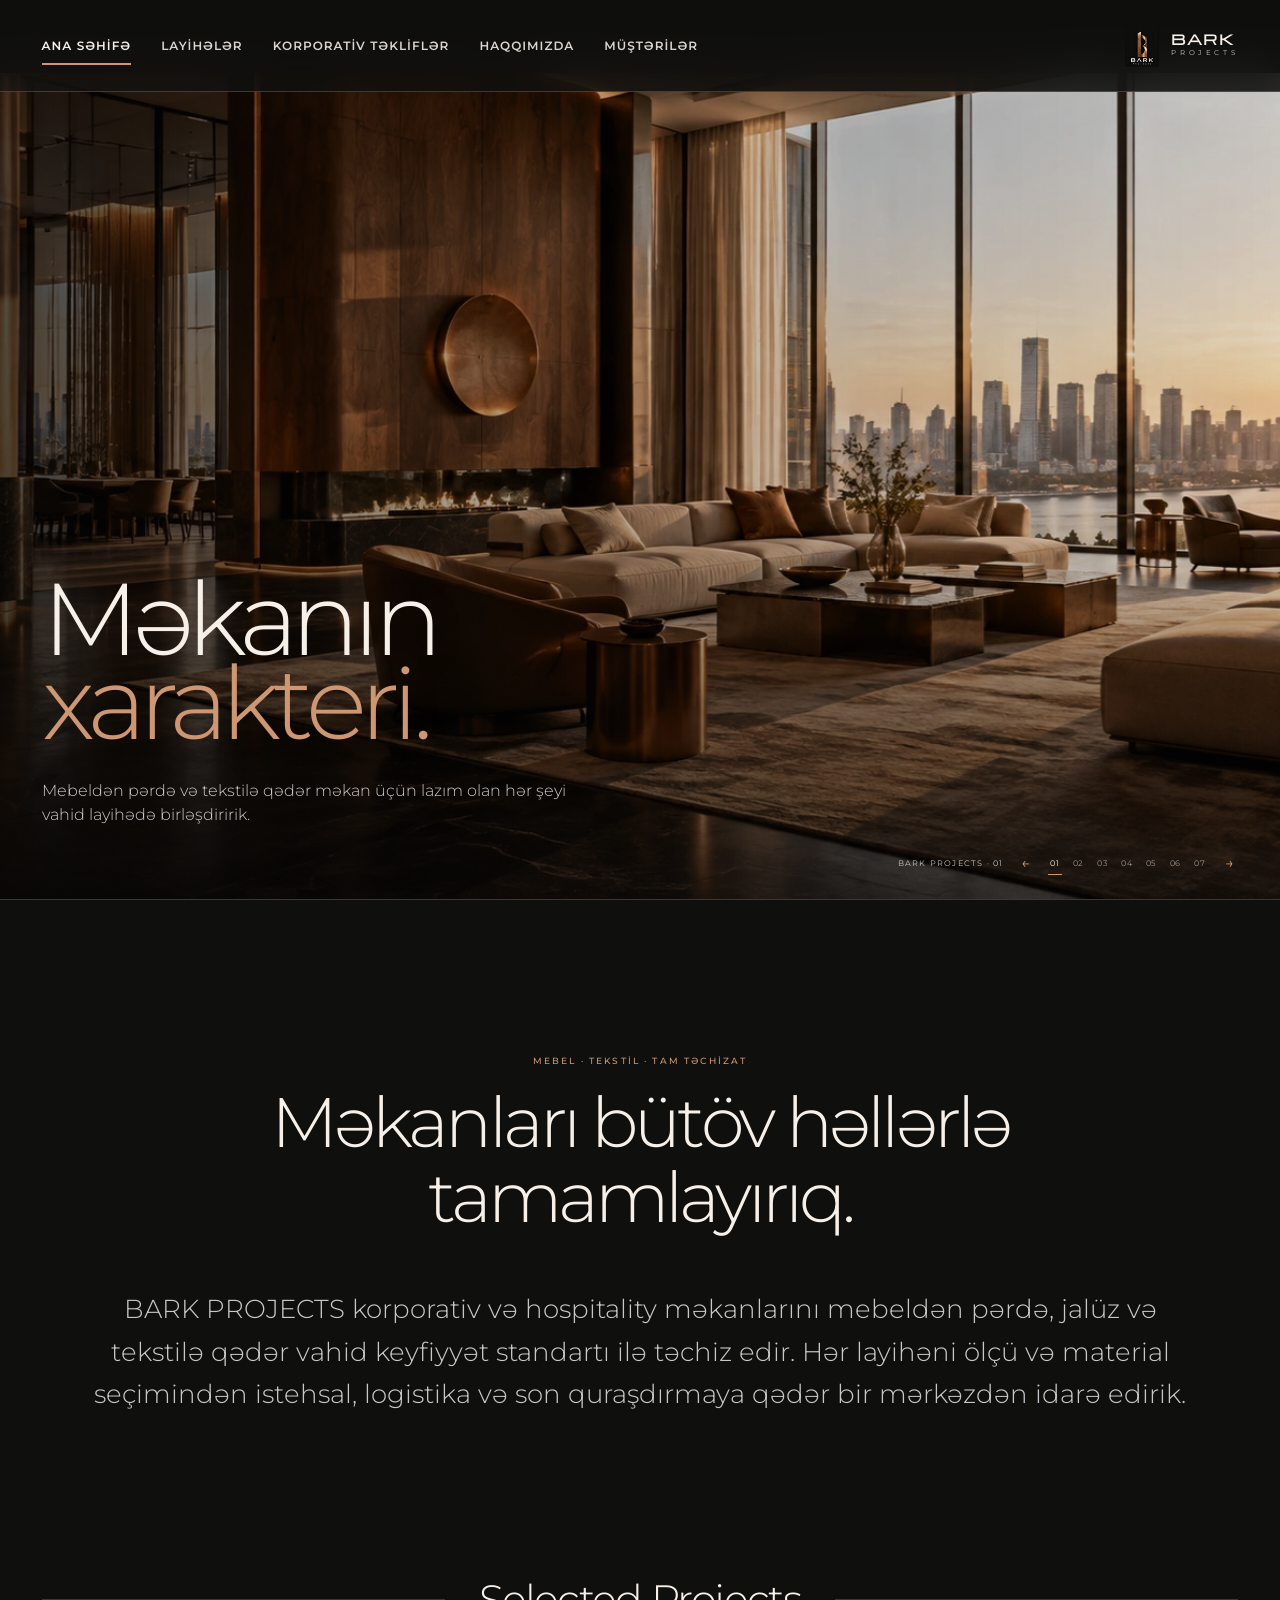
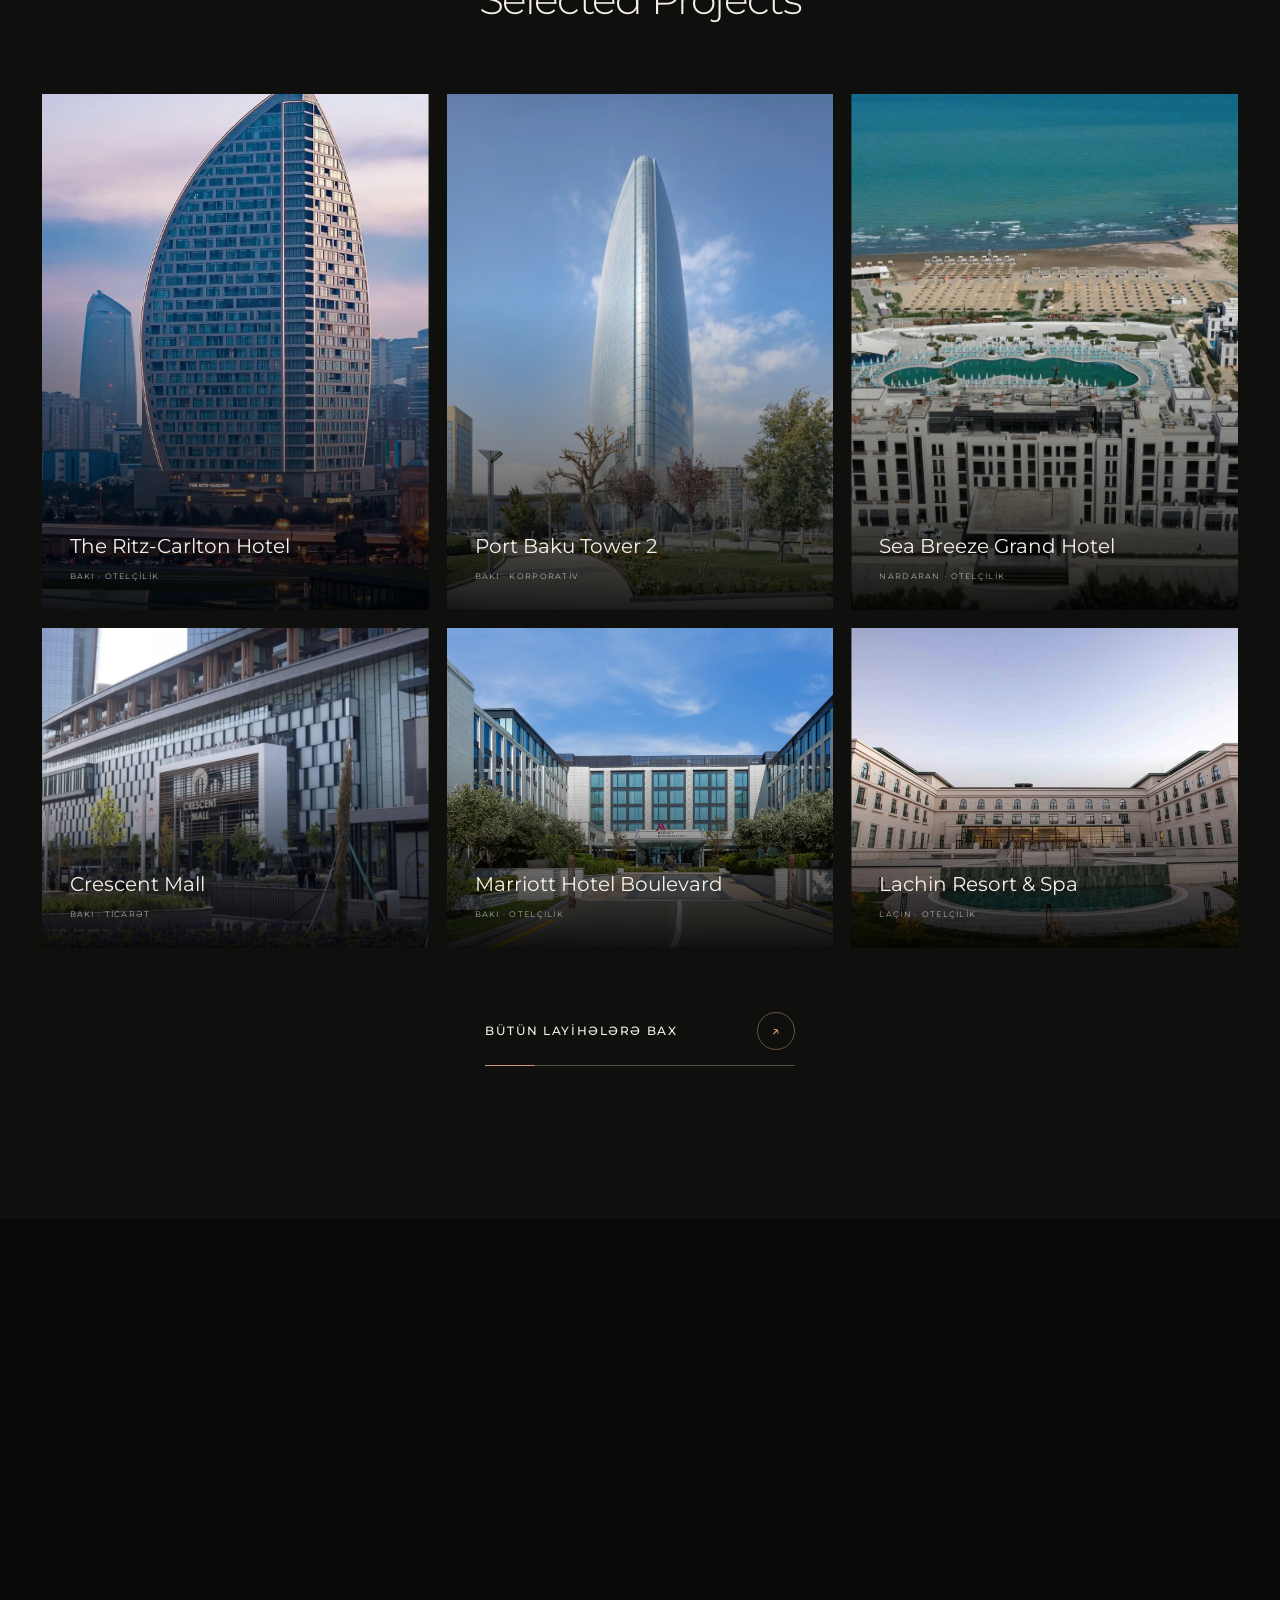
==== commit ce18a784: "Remove hero scroll cue" ====
--- a/index.html
+++ b/index.html
@@ -9,7 +9,7 @@
   <link rel="preconnect" href="https://fonts.googleapis.com" />
   <link rel="preconnect" href="https://fonts.gstatic.com" crossorigin />
   <link href="https://fonts.googleapis.com/css2?family=Michroma&family=Montserrat:wght@300;400;500;600&family=Playfair+Display:ital,wght@0,400;0,500;1,400&display=swap" rel="stylesheet" />
-  <link rel="stylesheet" href="styles.css?v=10" />
+  <link rel="stylesheet" href="styles.css?v=11" />
 </head>
 <body>
   <header class="site-header" id="top">
@@ -51,7 +51,6 @@
         </div>
         <button class="hero-slider-arrow" type="button" data-hero-step="1" aria-label="Növbəti görüntü">→</button>
       </div>
-      <div class="scroll-cue" aria-hidden="true"><span>Aşağı sürüşdür</span><b>↓</b><span class="scroll-line"></span></div>
     </section>
     <section class="home-statement section-wrap" aria-labelledby="statement-title">
       <p class="eyebrow copper" data-reveal>MEBEL · TEKSTİL · TAM TƏCHİZAT</p>
--- a/styles.css
+++ b/styles.css
@@ -64,13 +64,7 @@
 .hero-slider-pages button[aria-current="true"] { color: var(--ivory); }
 .hero-slider-pages button[aria-current="true"]::after { right: 0; }
 .hero-slider-arrow { padding: 4px; color: var(--copper) !important; font-size: 15px; }
-.scroll-cue { position: absolute; right: var(--page-x); bottom: 72px; display: flex; align-items: center; gap: 14px; color: var(--ivory); font-size: 9px; font-weight: 500; letter-spacing: .18em; text-transform: uppercase; }
-.scroll-cue b { font-weight: 500; }
-.scroll-cue i { color: var(--copper); font-size: 16px; font-style: normal; animation: cue-down 1.8s ease-in-out infinite; }
-.scroll-line { width: 64px; height: 1px; overflow: hidden; background: rgba(246,240,232,.35); }
-.scroll-line::after { content: ""; display: block; width: 45%; height: 100%; background: var(--copper); animation: cue-line 2.2s var(--ease) infinite; }
 @keyframes cue-down { 0%,100% { transform: translateY(0); } 50% { transform: translateY(6px); } }
-@keyframes cue-line { 0% { transform: translateX(-110%); } 65%,100% { transform: translateX(240%); } }
 
 .section-wrap { padding-inline: var(--page-x); }
 .home-statement { padding-block: clamp(110px, 12vw, 190px); text-align: center; }
@@ -380,7 +374,6 @@
   .hero-media img { object-position: 62% center; }
   .hero h1 { font-size: clamp(58px, 20vw, 88px); }
   .hero-copy { max-width: 90%; margin-top: 24px; }
-  .scroll-cue { right: auto; left: var(--page-x); bottom: 22px; }
   .hero-slider { right: var(--page-x); bottom: 12px; gap: 8px; }
   .hero-slide-caption { display: none; }
   .hero-slider-pages { gap: 5px; }
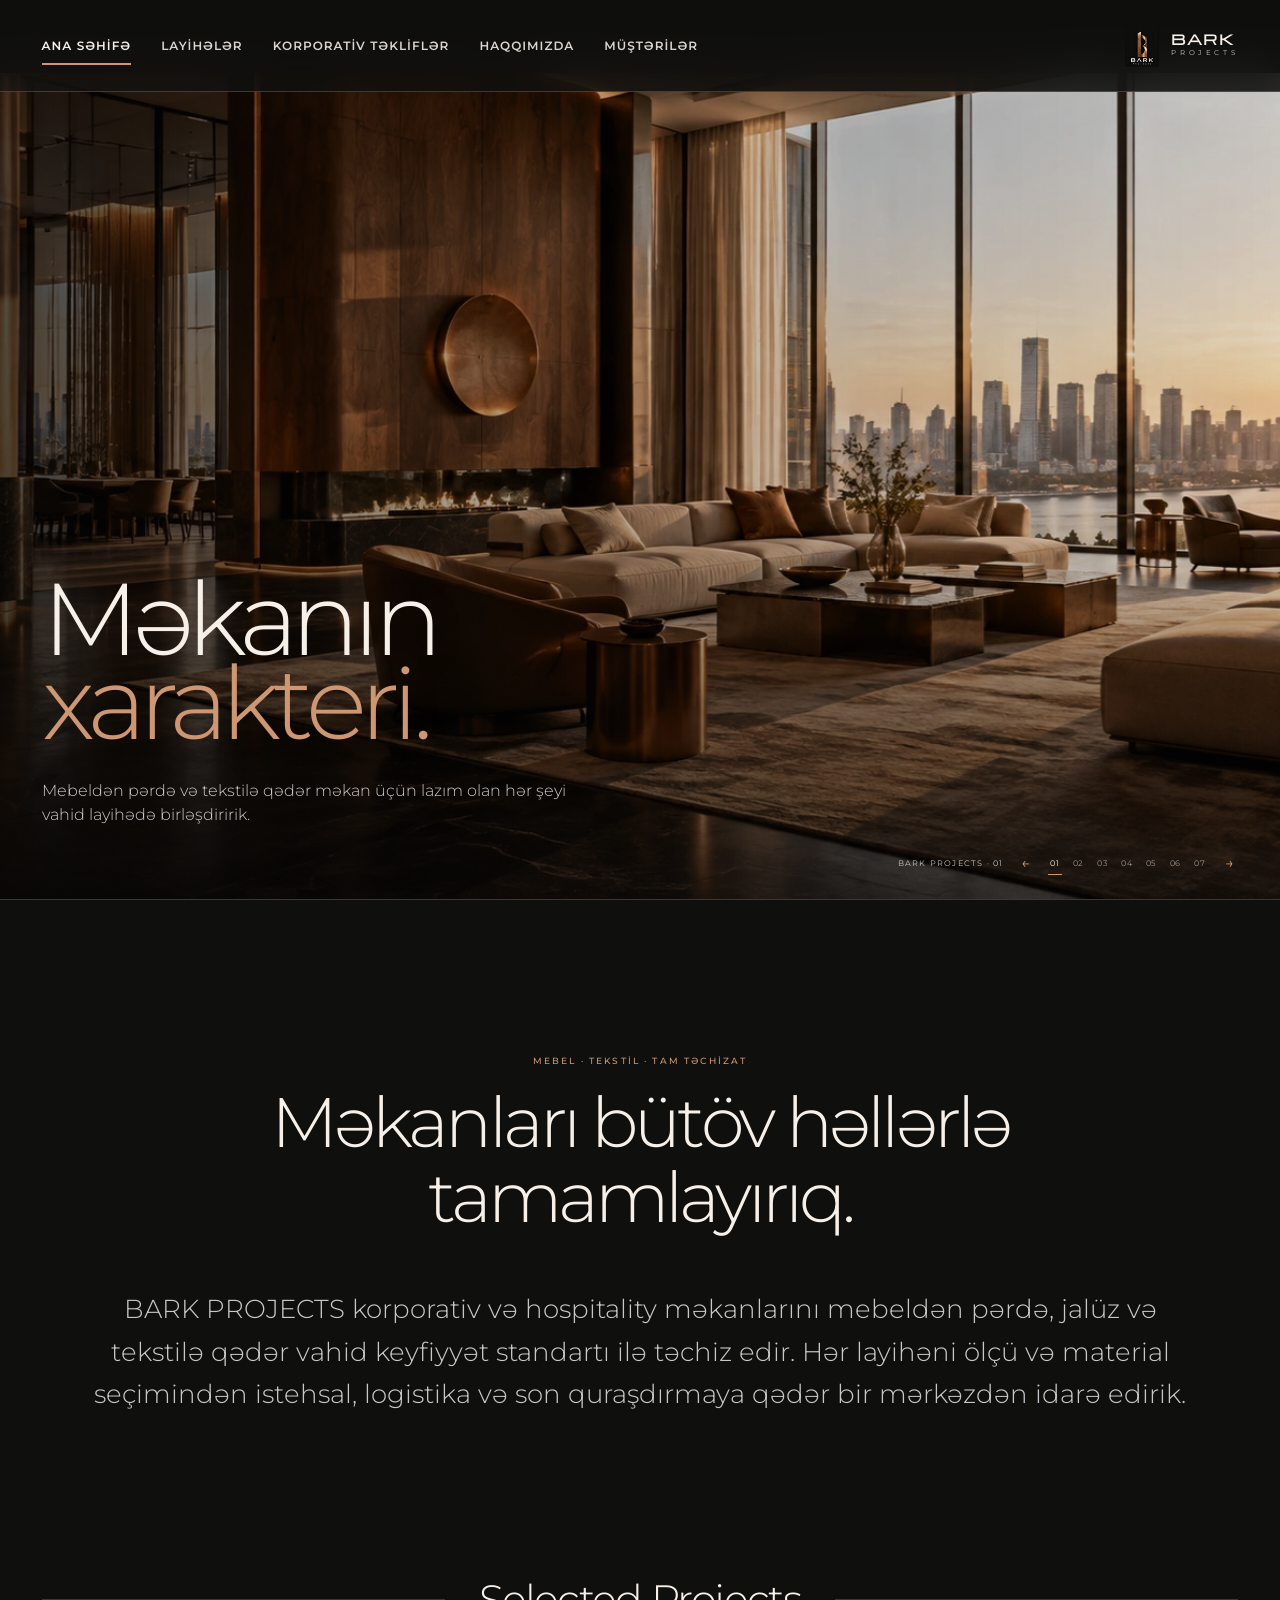
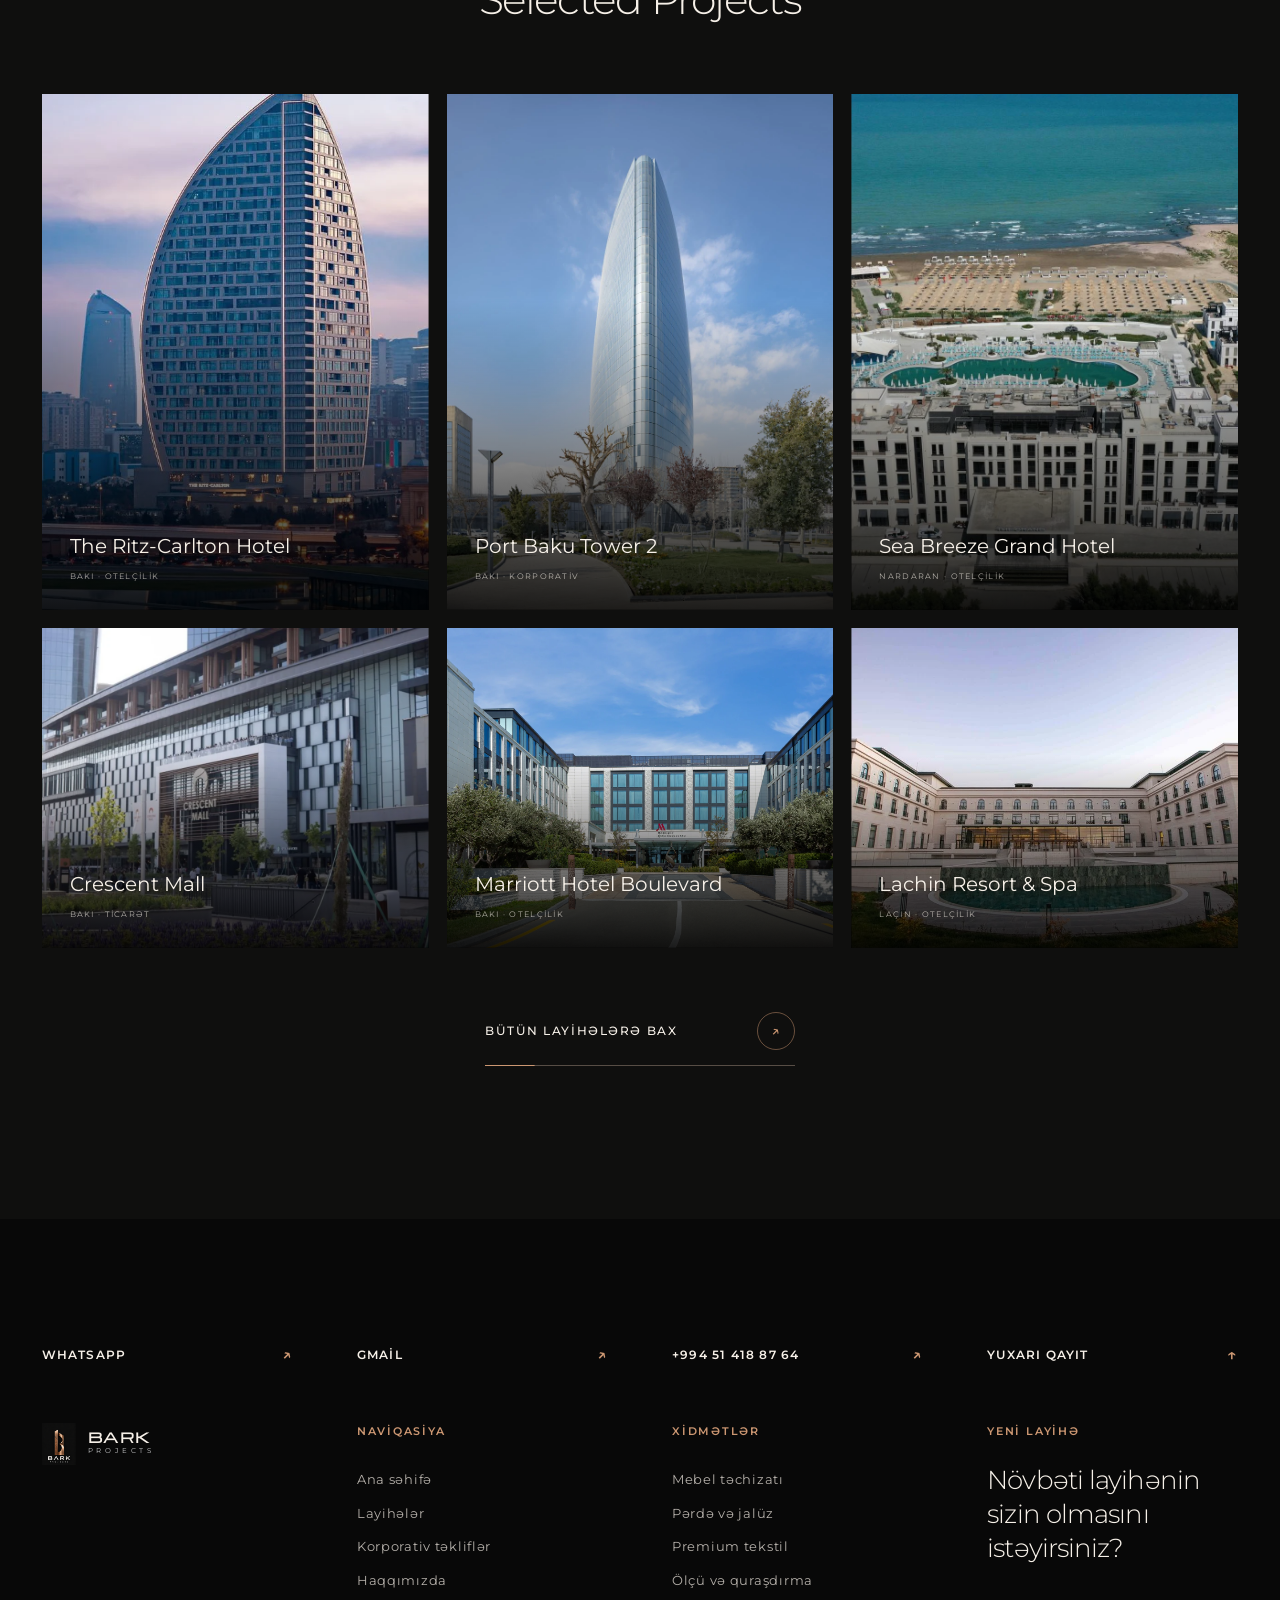
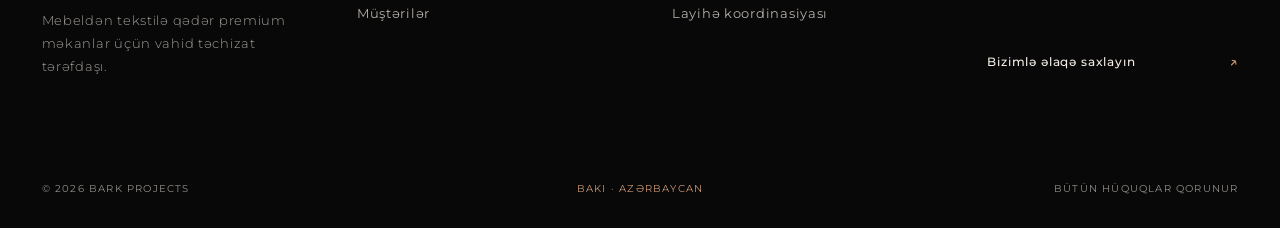
==== commit be6f4783: "Prevent image animation delays across pages" ====
--- a/index.html
+++ b/index.html
@@ -9,7 +9,7 @@
   <link rel="preconnect" href="https://fonts.googleapis.com" />
   <link rel="preconnect" href="https://fonts.gstatic.com" crossorigin />
   <link href="https://fonts.googleapis.com/css2?family=Michroma&family=Montserrat:wght@300;400;500;600&family=Playfair+Display:ital,wght@0,400;0,500;1,400&display=swap" rel="stylesheet" />
-  <link rel="stylesheet" href="styles.css?v=11" />
+  <link rel="stylesheet" href="styles.css?v=12" />
 </head>
 <body>
   <header class="site-header" id="top">
@@ -60,12 +60,12 @@
     <section class="selected-projects section-wrap" aria-labelledby="selected-title">
       <div class="selected-heading" data-reveal><span></span><h2 id="selected-title">Selected Projects</h2><span></span></div>
       <div class="selected-grid" data-reveal-stagger>
-        <a class="selected-card" href="projects.html" data-reveal><img src="assets/projects/web/ritz.webp" alt="The Ritz-Carlton Hotel layihəsi" loading="lazy" /><span><b>The Ritz-Carlton Hotel</b><small>Bakı · Otelçilik</small></span></a>
-        <a class="selected-card" href="projects.html" data-reveal><img src="assets/projects/web/porttower.webp" alt="Port Baku Tower 2 layihəsi" loading="lazy" /><span><b>Port Baku Tower 2</b><small>Bakı · Korporativ</small></span></a>
-        <a class="selected-card" href="projects.html" data-reveal><img src="assets/projects/web/seabreeze.webp" alt="Sea Breeze Grand Hotel layihəsi" loading="lazy" /><span><b>Sea Breeze Grand Hotel</b><small>Nardaran · Otelçilik</small></span></a>
-        <a class="selected-card" href="projects.html" data-reveal><img src="assets/projects/web/crescent.webp" alt="Crescent Mall layihəsi" loading="lazy" /><span><b>Crescent Mall</b><small>Bakı · Ticarət</small></span></a>
-        <a class="selected-card" href="projects.html" data-reveal><img src="assets/projects/web/marriott.webp" alt="Marriott Hotel Boulevard layihəsi" loading="lazy" /><span><b>Marriott Hotel Boulevard</b><small>Bakı · Otelçilik</small></span></a>
-        <a class="selected-card" href="projects.html" data-reveal><img src="assets/projects/web/lachin.webp" alt="Lachin Resort & Spa layihəsi" loading="lazy" /><span><b>Lachin Resort &amp; Spa</b><small>Laçın · Otelçilik</small></span></a>
+        <a class="selected-card" href="projects.html" data-reveal><img src="assets/projects/web/ritz.webp" alt="The Ritz-Carlton Hotel layihəsi" loading="eager" /><span><b>The Ritz-Carlton Hotel</b><small>Bakı · Otelçilik</small></span></a>
+        <a class="selected-card" href="projects.html" data-reveal><img src="assets/projects/web/porttower.webp" alt="Port Baku Tower 2 layihəsi" loading="eager" /><span><b>Port Baku Tower 2</b><small>Bakı · Korporativ</small></span></a>
+        <a class="selected-card" href="projects.html" data-reveal><img src="assets/projects/web/seabreeze.webp" alt="Sea Breeze Grand Hotel layihəsi" loading="eager" /><span><b>Sea Breeze Grand Hotel</b><small>Nardaran · Otelçilik</small></span></a>
+        <a class="selected-card" href="projects.html" data-reveal><img src="assets/projects/web/crescent.webp" alt="Crescent Mall layihəsi" loading="eager" /><span><b>Crescent Mall</b><small>Bakı · Ticarət</small></span></a>
+        <a class="selected-card" href="projects.html" data-reveal><img src="assets/projects/web/marriott.webp" alt="Marriott Hotel Boulevard layihəsi" loading="eager" /><span><b>Marriott Hotel Boulevard</b><small>Bakı · Otelçilik</small></span></a>
+        <a class="selected-card" href="projects.html" data-reveal><img src="assets/projects/web/lachin.webp" alt="Lachin Resort & Spa layihəsi" loading="eager" /><span><b>Lachin Resort &amp; Spa</b><small>Laçın · Otelçilik</small></span></a>
       </div>
       <div class="selected-footer" data-reveal>
         <a class="projects-cta" id="all-projects" href="projects.html"><span>Bütün layihələrə bax</span><i aria-hidden="true">↗</i></a>
@@ -117,7 +117,7 @@
       <div class="footer-bottom"><span>© 2026 BARK PROJECTS</span><span>BAKI · AZƏRBAYCAN</span><span>BÜTÜN HÜQUQLAR QORUNUR</span></div>
     </div>
   </footer>
-  <script src="motion.js?v=2"></script>
+  <script src="motion.js?v=3"></script>
   <script src="page.js?v=3"></script>
 </body>
 </html>
--- a/styles.css
+++ b/styles.css
@@ -290,9 +290,8 @@
 .footer-bottom span:last-child { justify-self: end; }
 [data-reveal] { opacity: 0; translate: 0 24px; transition: opacity .8s var(--ease) var(--reveal-delay, 0ms), translate .8s var(--ease) var(--reveal-delay, 0ms); }
 [data-reveal].is-visible { opacity: 1; translate: 0 0; }
-.selected-card:nth-child(3n + 2) { --reveal-delay: 80ms; }
-.selected-card:nth-child(3n) { --reveal-delay: 160ms; }
-.project-card[data-reveal] { transition-duration: .72s; }
+.selected-card { --reveal-delay: 0ms; }
+.project-card[data-reveal] { --reveal-delay: 0ms; transition-duration: .72s; }
 
 .project-dialog { width: 100vw; max-width: none; height: 100dvh; max-height: none; margin: 0; padding: 0; border: 0; color: var(--ivory); background: rgba(10,10,9,.98); overflow: hidden; }
 .project-dialog::backdrop { background: #000; }
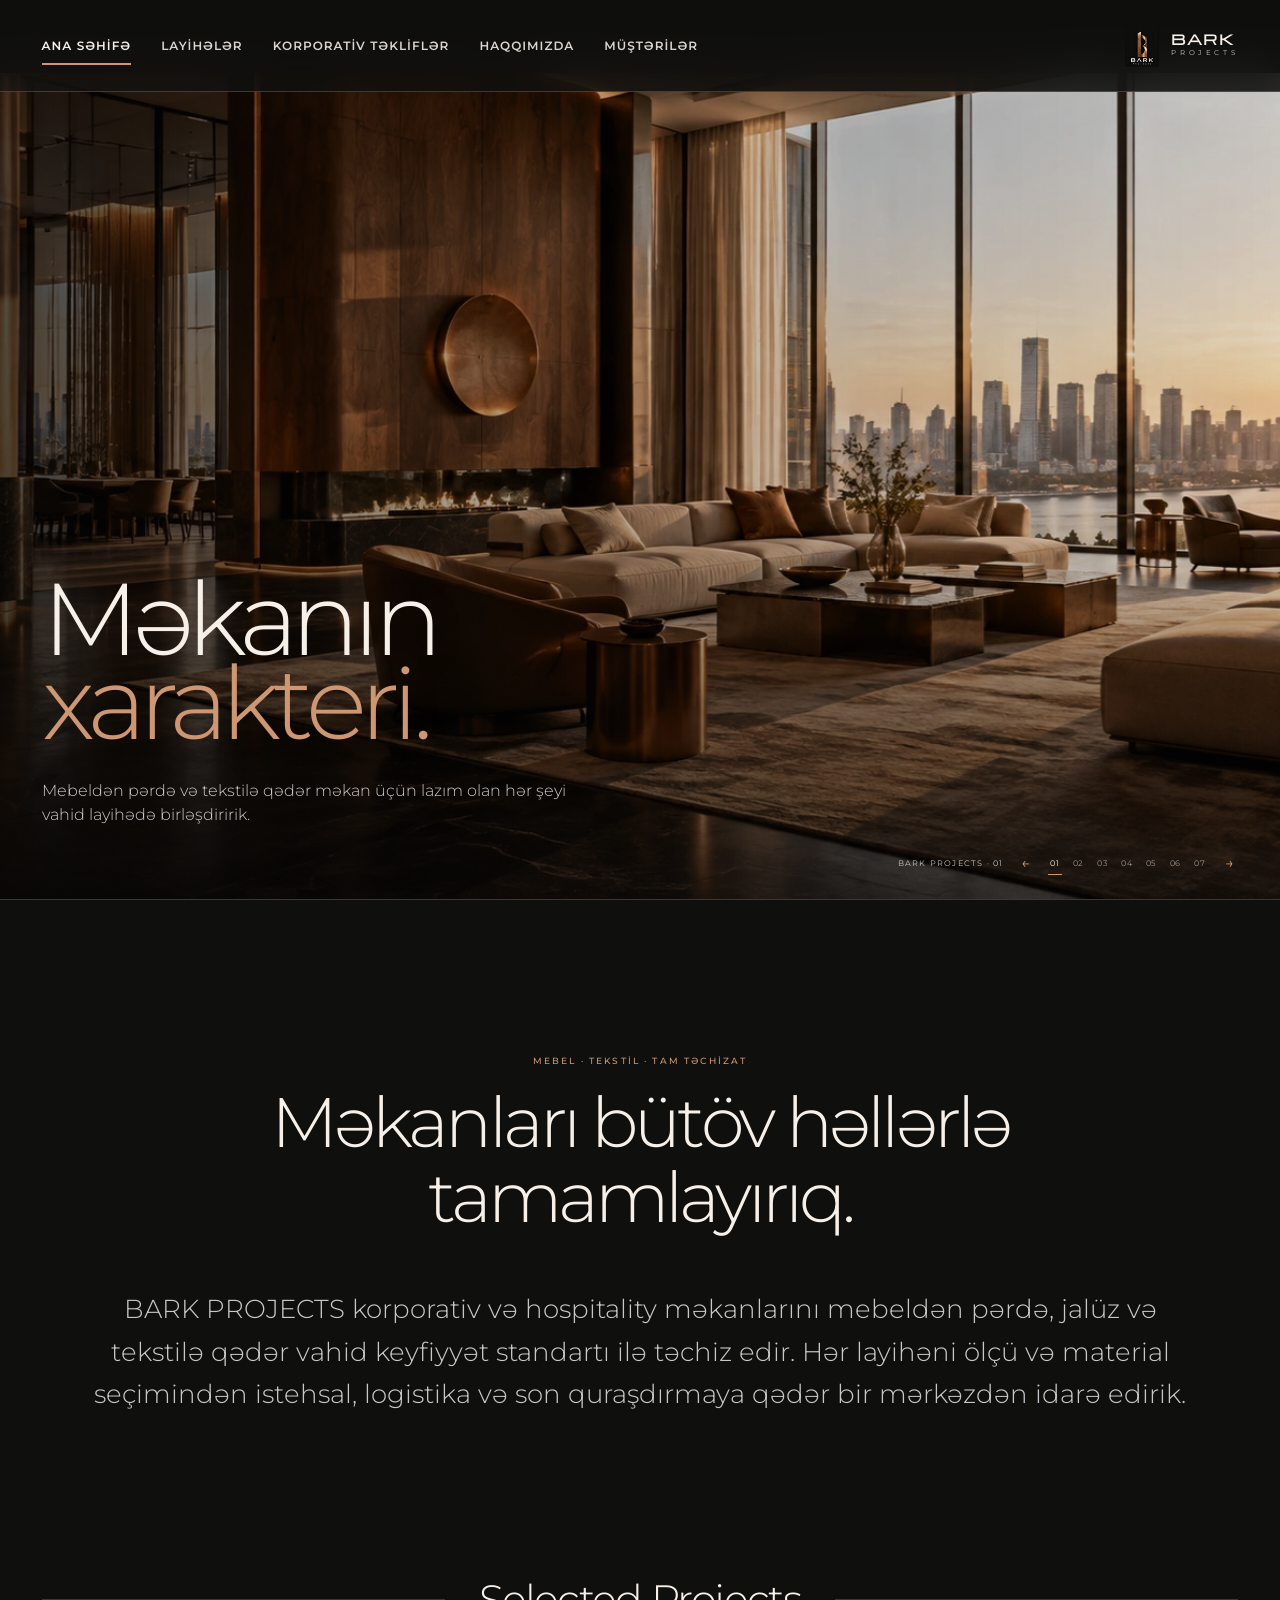
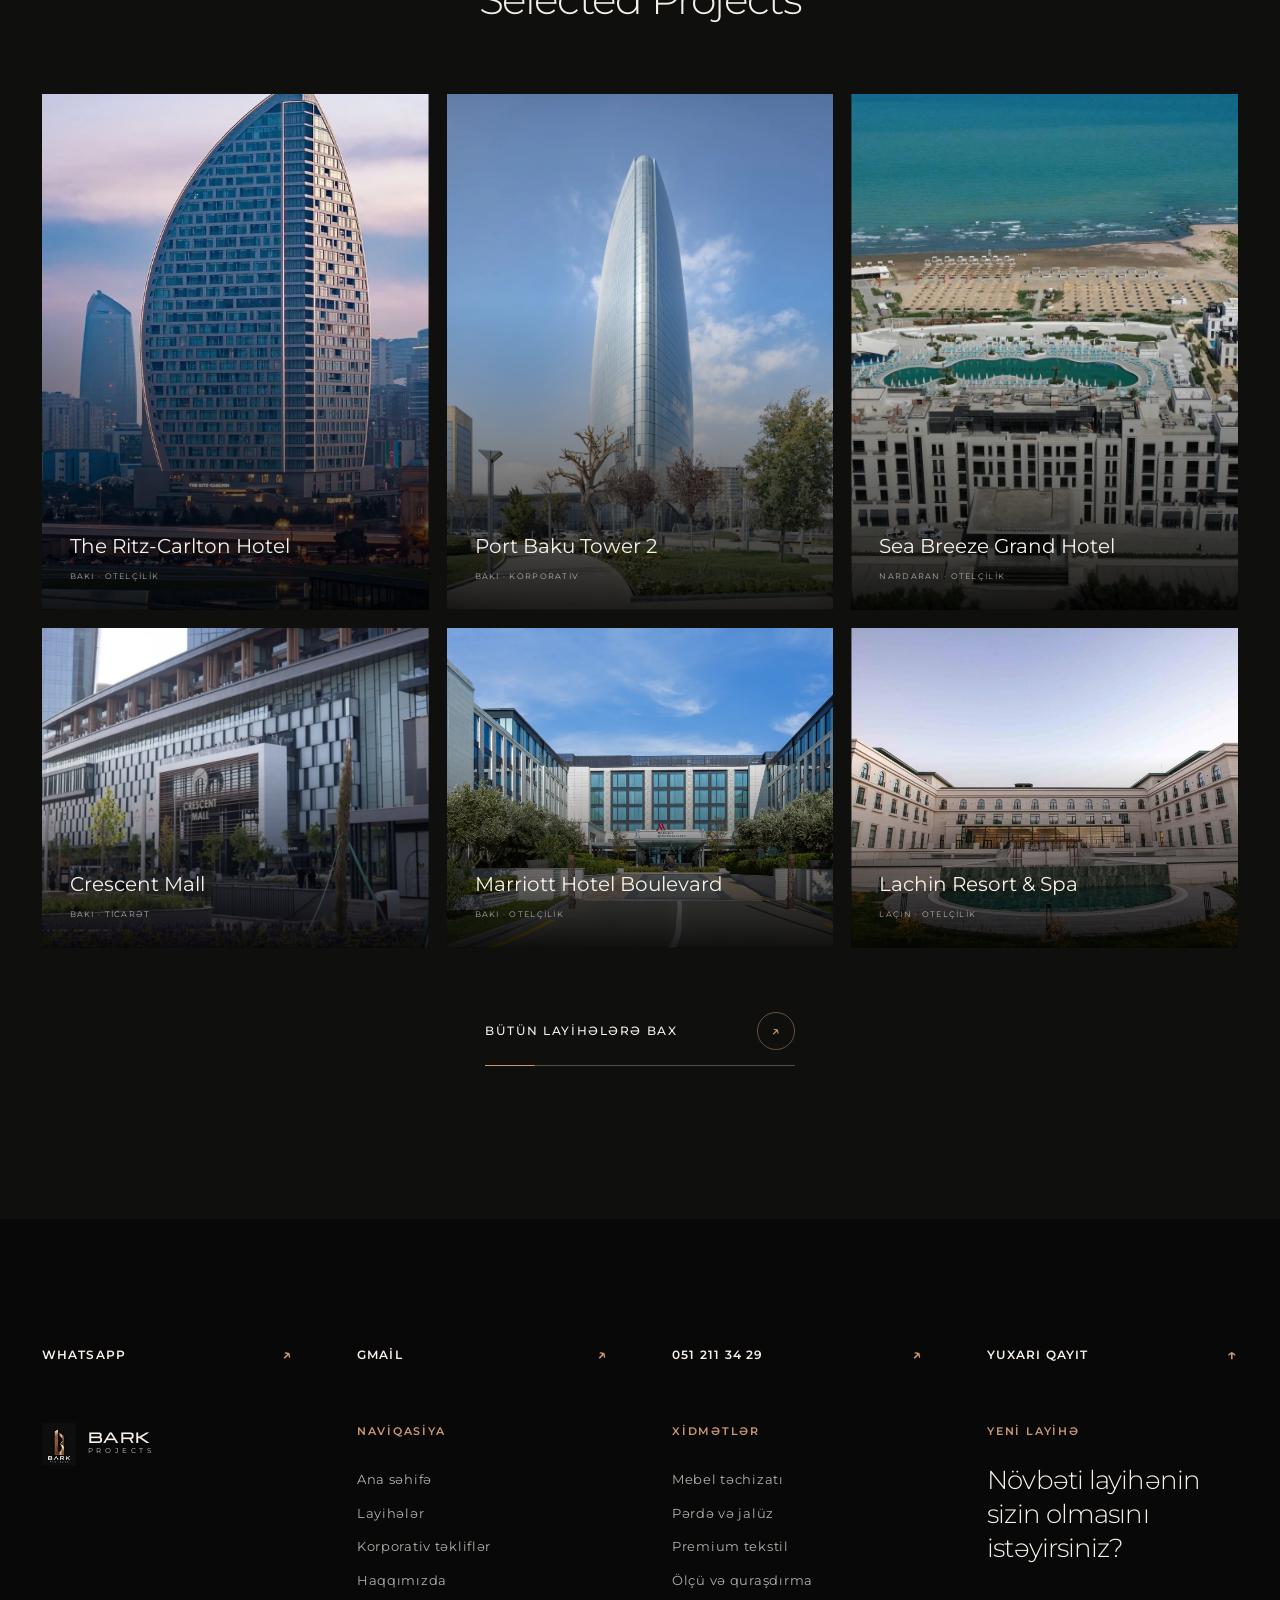
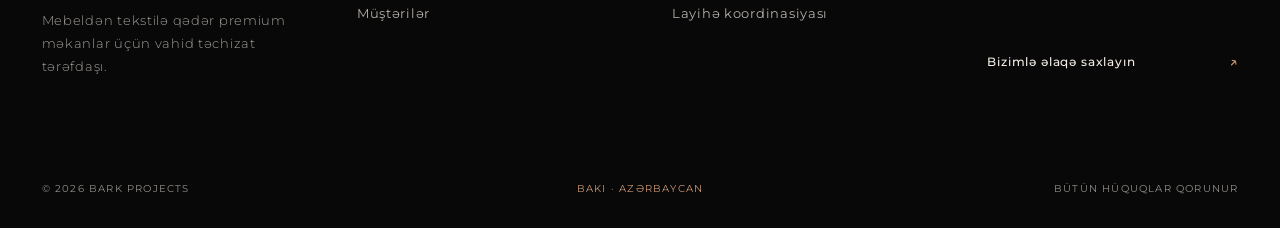
==== commit 061c9a9d: "Update website contact phone number" ====
--- a/index.html
+++ b/index.html
@@ -77,7 +77,7 @@
     <div class="footer-shell">
       <div class="footer-grid" data-reveal-stagger>
         <div class="footer-column">
-          <a class="footer-action" href="https://wa.me/994514188764?text=Salam%2C%20BARK%20PROJECTS%20haqq%C4%B1nda%20m%C9%99lumat%20almaq%20ist%C9%99yir%C9%99m." target="_blank" rel="noopener"><span>WhatsApp</span><i>↗</i></a>
+          <a class="footer-action" href="https://wa.me/994512113429?text=Salam%2C%20BARK%20PROJECTS%20haqq%C4%B1nda%20m%C9%99lumat%20almaq%20ist%C9%99yir%C9%99m." target="_blank" rel="noopener"><span>WhatsApp</span><i>↗</i></a>
           <div class="footer-panel footer-identity">
             <a class="brand footer-brand" href="index.html" aria-label="BARK Projects ana səhifə"><span class="brand-symbol" aria-hidden="true"><img src="assets/brand/bark-projects-logo.png" alt="" /></span><span class="brand-type"><strong>BARK</strong><span>PROJECTS</span></span></a>
             <p>Mebeldən tekstilə qədər premium məkanlar üçün vahid təchizat tərəfdaşı.</p>
@@ -95,7 +95,7 @@
           </nav>
         </div>
         <div class="footer-column">
-          <a class="footer-action" href="tel:+994514188764"><span>+994 51 418 87 64</span><i>↗</i></a>
+          <a class="footer-action" href="tel:+994512113429"><span>051 211 34 29</span><i>↗</i></a>
           <div class="footer-panel">
             <h2>Xidmətlər</h2>
             <a href="corporate.html#services">Mebel təchizatı</a>
--- a/styles.css
+++ b/styles.css
@@ -460,3 +460,24 @@
   *, *::before, *::after { animation-duration: .01ms !important; animation-iteration-count: 1 !important; transition-duration: .01ms !important; }
   [data-reveal] { opacity: 1; transform: none; translate: none; }
 }
+
+/* Partner references and project recommendation letters */
+.references { padding-block: clamp(88px, 10vw, 150px); border-top: 1px solid var(--line); }
+.references-heading { max-width: 760px; margin-bottom: clamp(48px, 7vw, 96px); }
+.references-heading h2 { margin: 0; font-size: clamp(42px, 6vw, 78px); font-weight: 300; letter-spacing: -.055em; line-height: 1; }
+.references-heading h2 em { color: var(--copper); font-family: "Playfair Display", serif; font-weight: 400; }
+.references-heading > p:last-child { max-width: 650px; margin: 26px 0 0; color: var(--silver); font-weight: 300; line-height: 1.8; }
+.reference-grid { display: grid; grid-template-columns: repeat(2, minmax(0, 1fr)); column-gap: clamp(34px, 7vw, 110px); }
+.reference-card { padding: 28px 0 34px; border-top: 1px solid var(--line); }
+.reference-card .eyebrow { margin: 0 0 15px; line-height: 1.8; }
+.reference-card h3 { margin: 0 0 13px; color: var(--ivory); font-size: clamp(19px, 1.8vw, 25px); font-weight: 400; }
+.reference-card p:last-child { max-width: 660px; margin: 0; color: var(--silver); font-size: 13px; font-weight: 300; line-height: 1.85; }
+.detail-recommendation { padding-block: 38px clamp(84px, 9vw, 130px); }
+.detail-recommendation[hidden] { display: none; }
+.recommendation-heading { margin-bottom: 24px; }
+.recommendation-heading .eyebrow { margin: 0 0 12px; }
+.recommendation-heading h2 { margin: 0; font-size: clamp(30px, 4vw, 48px); font-weight: 300; letter-spacing: -.04em; }
+.recommendation-card { max-width: 980px; padding: 28px 0; border-top: 1px solid var(--line); border-bottom: 1px solid var(--line); }
+.recommendation-card p:last-child { margin: 0; color: var(--silver); font-size: 15px; font-weight: 300; line-height: 1.9; }
+.recommendation-source { margin: 0 0 16px; color: var(--copper); font-size: 11px; letter-spacing: .08em; text-transform: uppercase; }
+@media (max-width: 680px) { .reference-grid { grid-template-columns: 1fr; } }
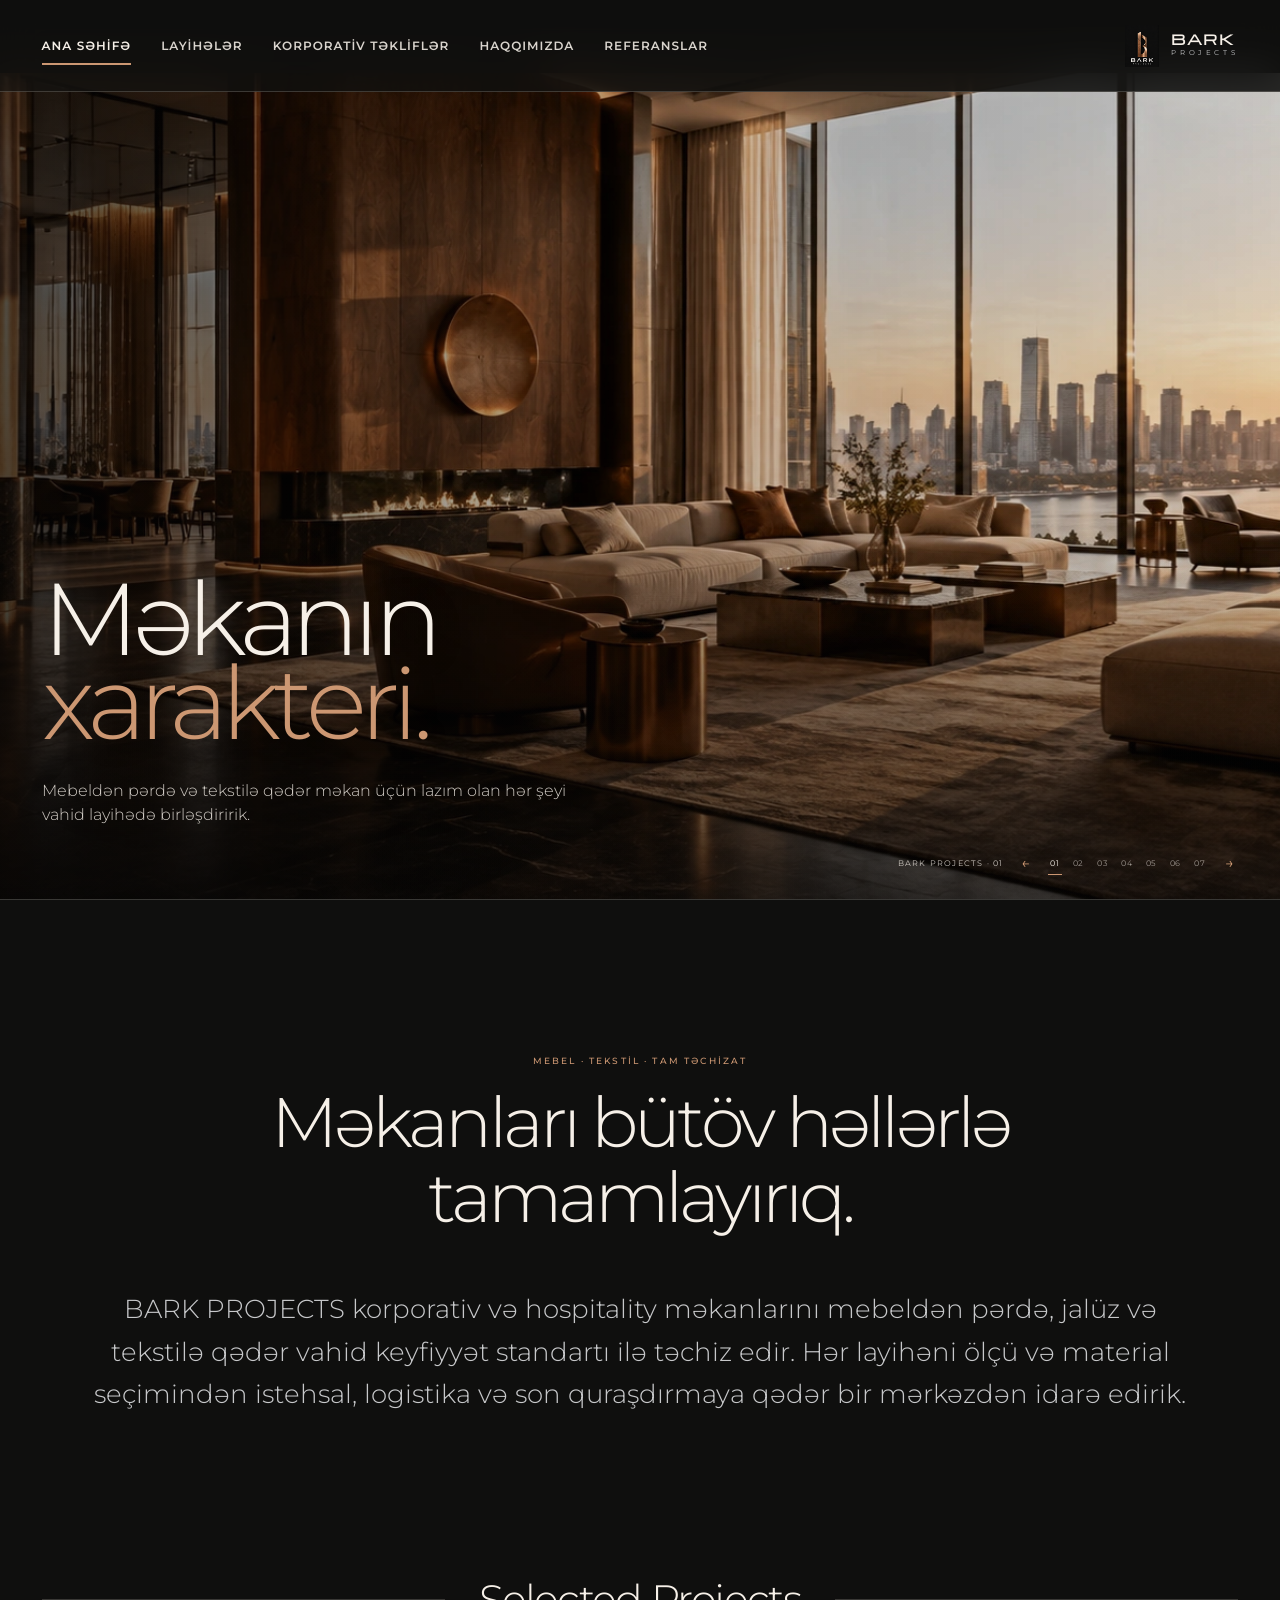
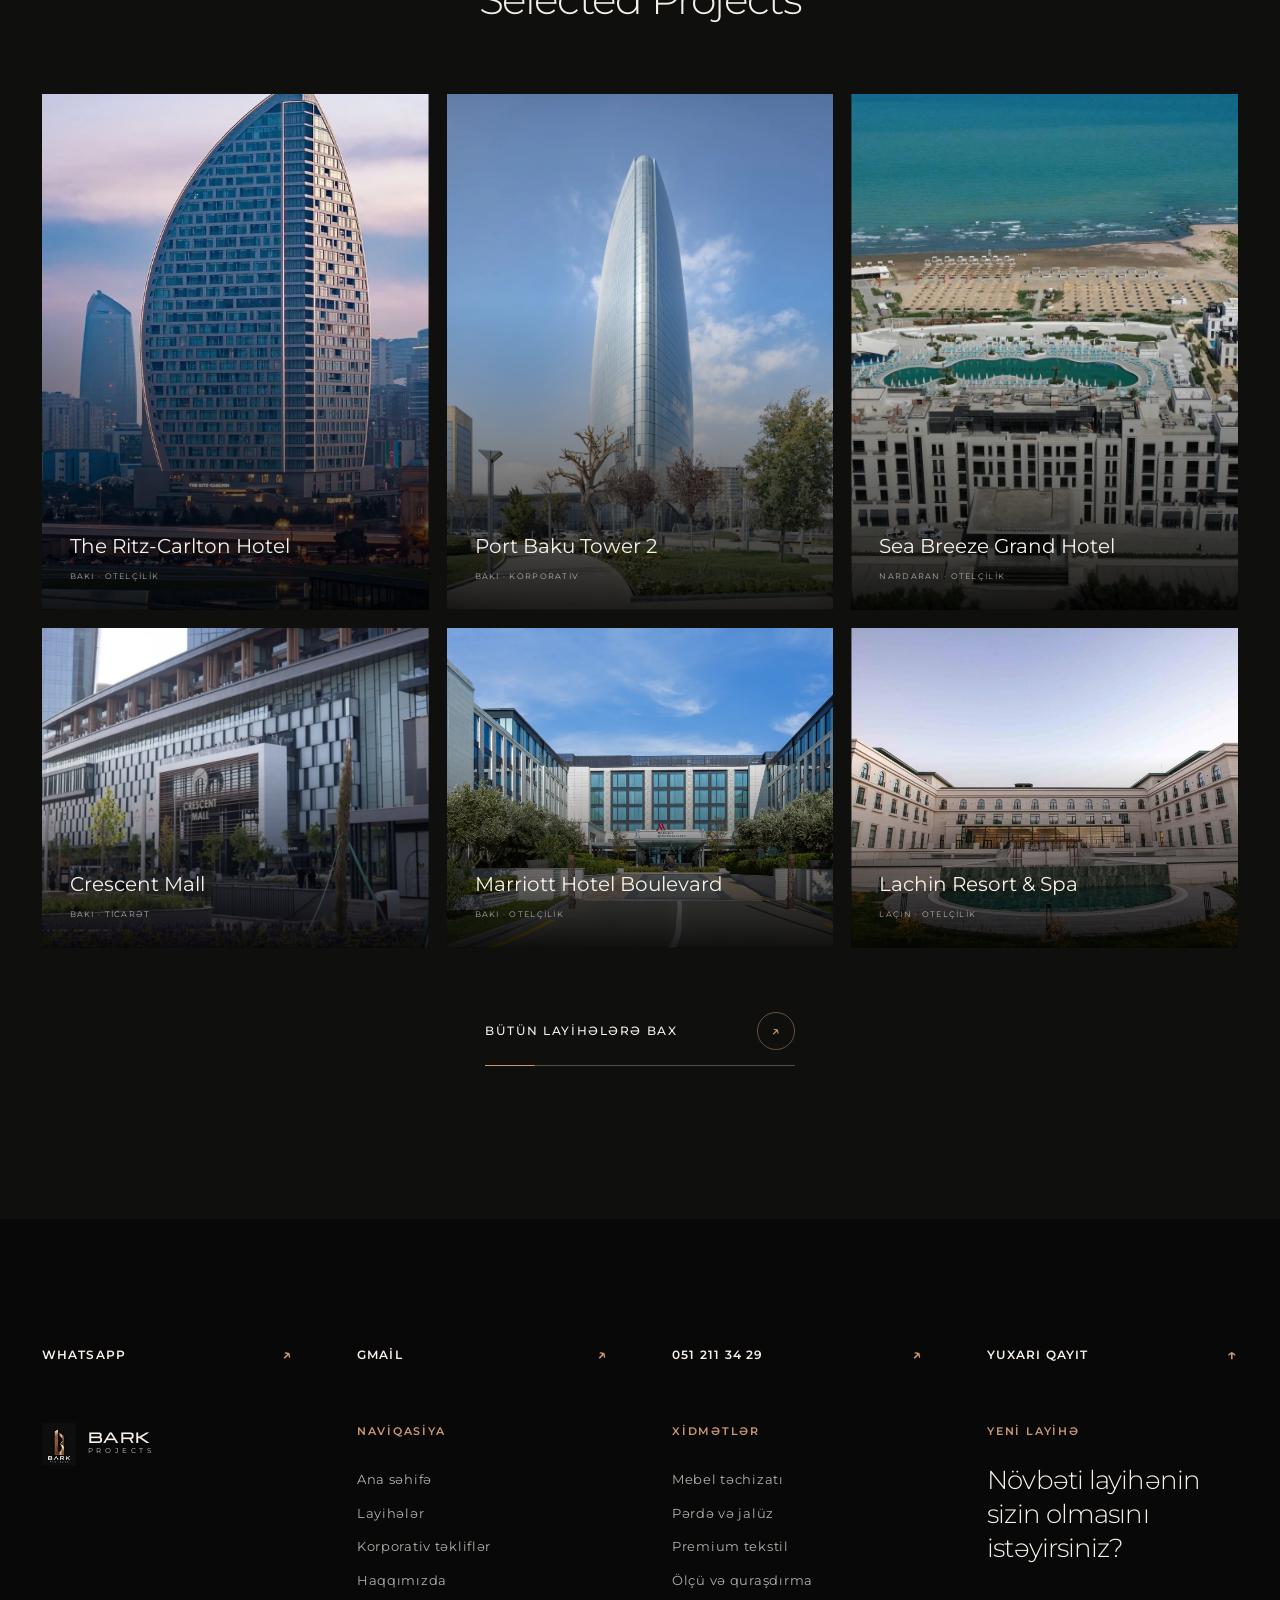
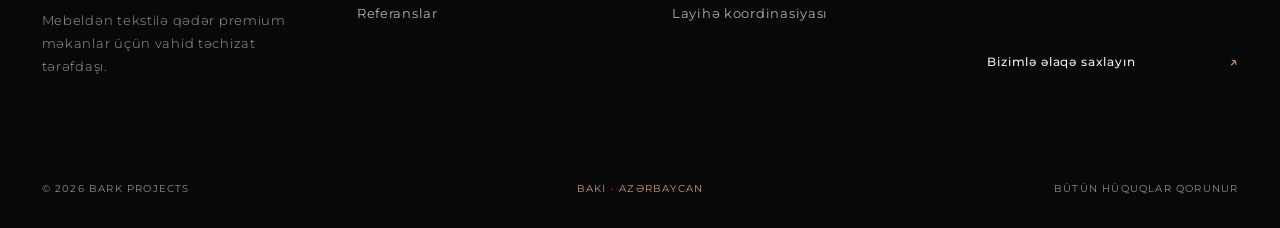
==== commit d828875d: "Rename customers section to Referanslar" ====
--- a/index.html
+++ b/index.html
@@ -6,6 +6,7 @@
   <meta name="theme-color" content="#161617" />
   <meta name="description" content="BARK PROJECTS — korporativ və hospitality layihələri üçün mebel, pərdə, jalüz, tekstil və tam təchizat həlləri." />
   <title>BARK PROJECTS — Tam məkan təchizatı</title>
+  <link rel="icon" type="image/png" href="/assets/brand/bark-projects-logo.png?v=1" />
   <link rel="preconnect" href="https://fonts.googleapis.com" />
   <link rel="preconnect" href="https://fonts.gstatic.com" crossorigin />
   <link href="https://fonts.googleapis.com/css2?family=Michroma&family=Montserrat:wght@300;400;500;600&family=Playfair+Display:ital,wght@0,400;0,500;1,400&display=swap" rel="stylesheet" />
@@ -22,7 +23,7 @@
       <a class="nav-link" href="projects.html">Layihələr</a>
       <a class="nav-link" href="corporate.html">Korporativ təkliflər</a>
       <a class="nav-link" href="about.html">Haqqımızda</a>
-      <a class="nav-link" href="clients.html">Müştərilər</a>
+      <a class="nav-link" href="clients.html">Referanslar</a>
     </nav>
     <button class="menu-toggle" aria-label="Menyunu aç" aria-expanded="false"><span></span><span></span></button>
   </header>
@@ -91,7 +92,7 @@
             <a href="projects.html">Layihələr</a>
             <a href="corporate.html">Korporativ təkliflər</a>
             <a href="about.html">Haqqımızda</a>
-            <a href="clients.html">Müştərilər</a>
+            <a href="clients.html">Referanslar</a>
           </nav>
         </div>
         <div class="footer-column">
--- a/styles.css
+++ b/styles.css
@@ -465,7 +465,7 @@
 .references { padding-block: clamp(88px, 10vw, 150px); border-top: 1px solid var(--line); }
 .references-heading { max-width: 760px; margin-bottom: clamp(48px, 7vw, 96px); }
 .references-heading h2 { margin: 0; font-size: clamp(42px, 6vw, 78px); font-weight: 300; letter-spacing: -.055em; line-height: 1; }
-.references-heading h2 em { color: var(--copper); font-family: "Playfair Display", serif; font-weight: 400; }
+.references-heading h2 em { color: inherit; font-family: inherit; font-style: normal; font-weight: inherit; }
 .references-heading > p:last-child { max-width: 650px; margin: 26px 0 0; color: var(--silver); font-weight: 300; line-height: 1.8; }
 .reference-grid { display: grid; grid-template-columns: repeat(2, minmax(0, 1fr)); column-gap: clamp(34px, 7vw, 110px); }
 .reference-card { padding: 28px 0 34px; border-top: 1px solid var(--line); }
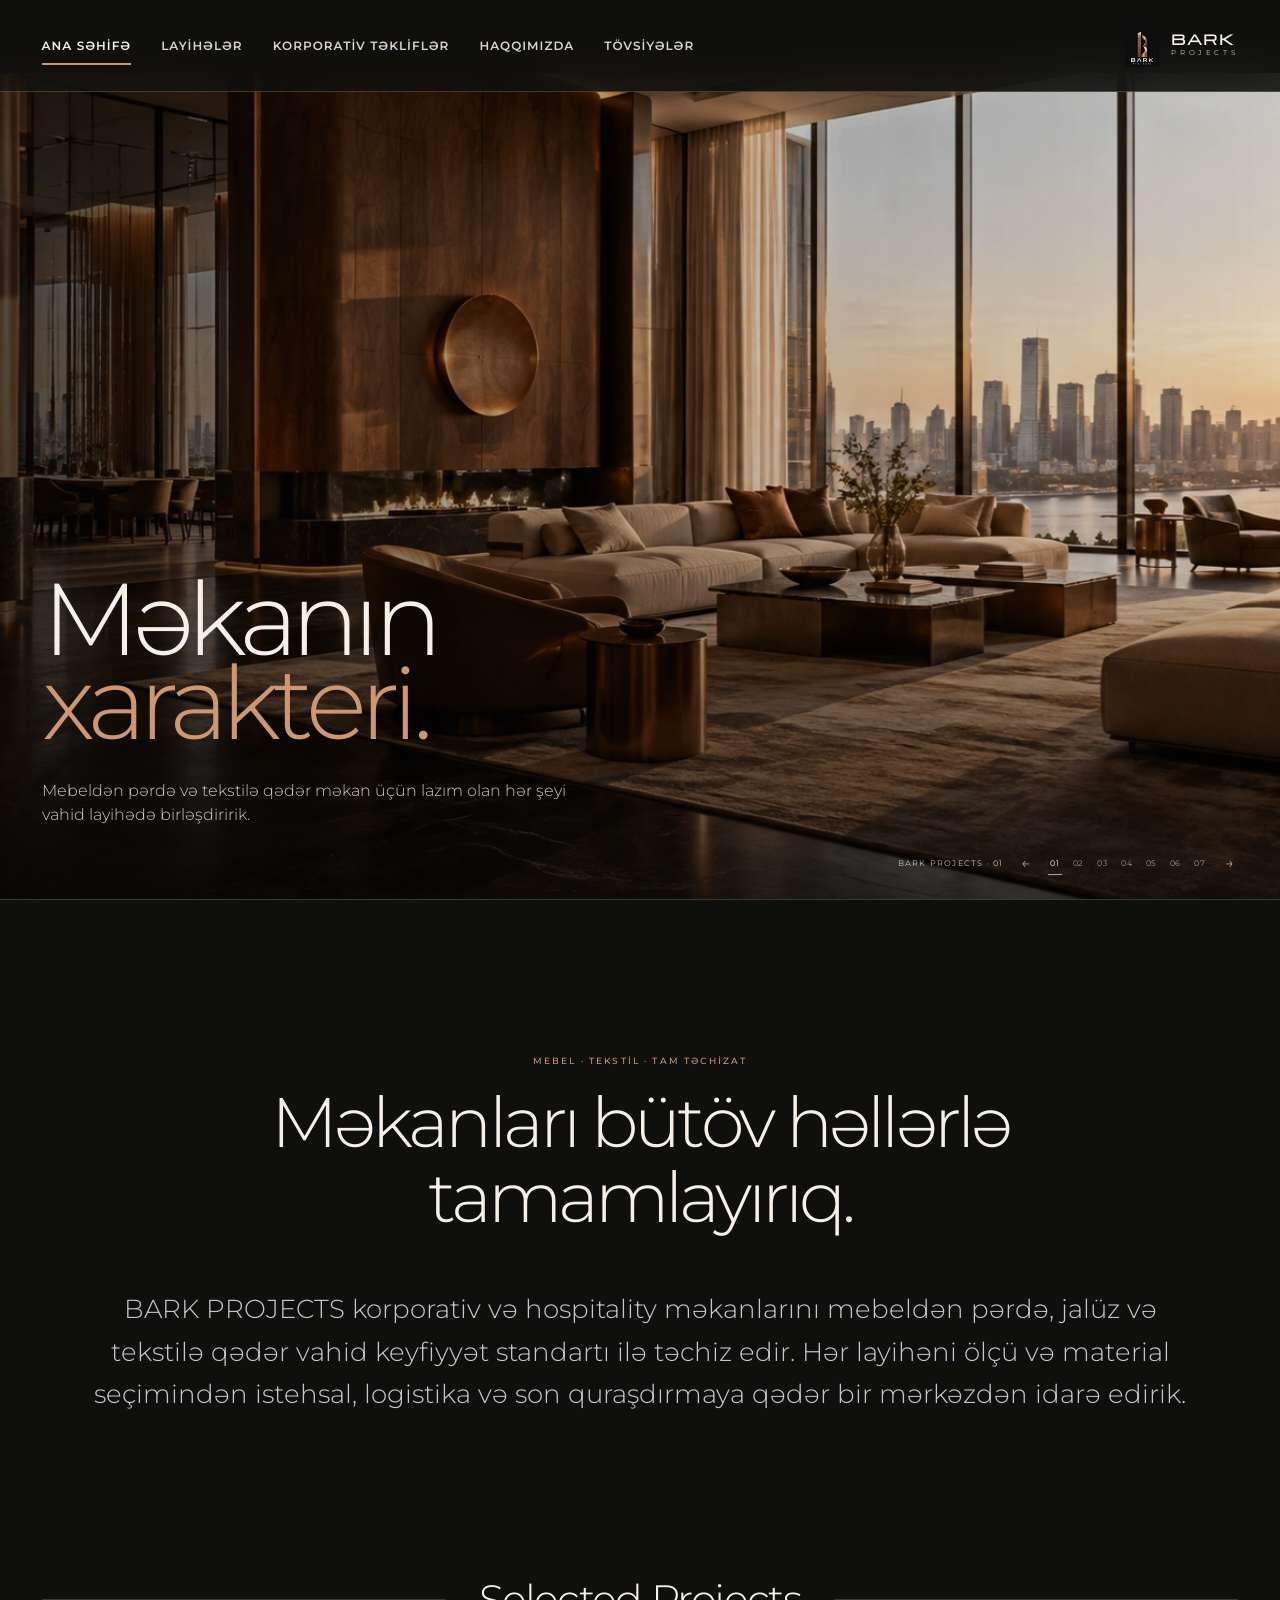
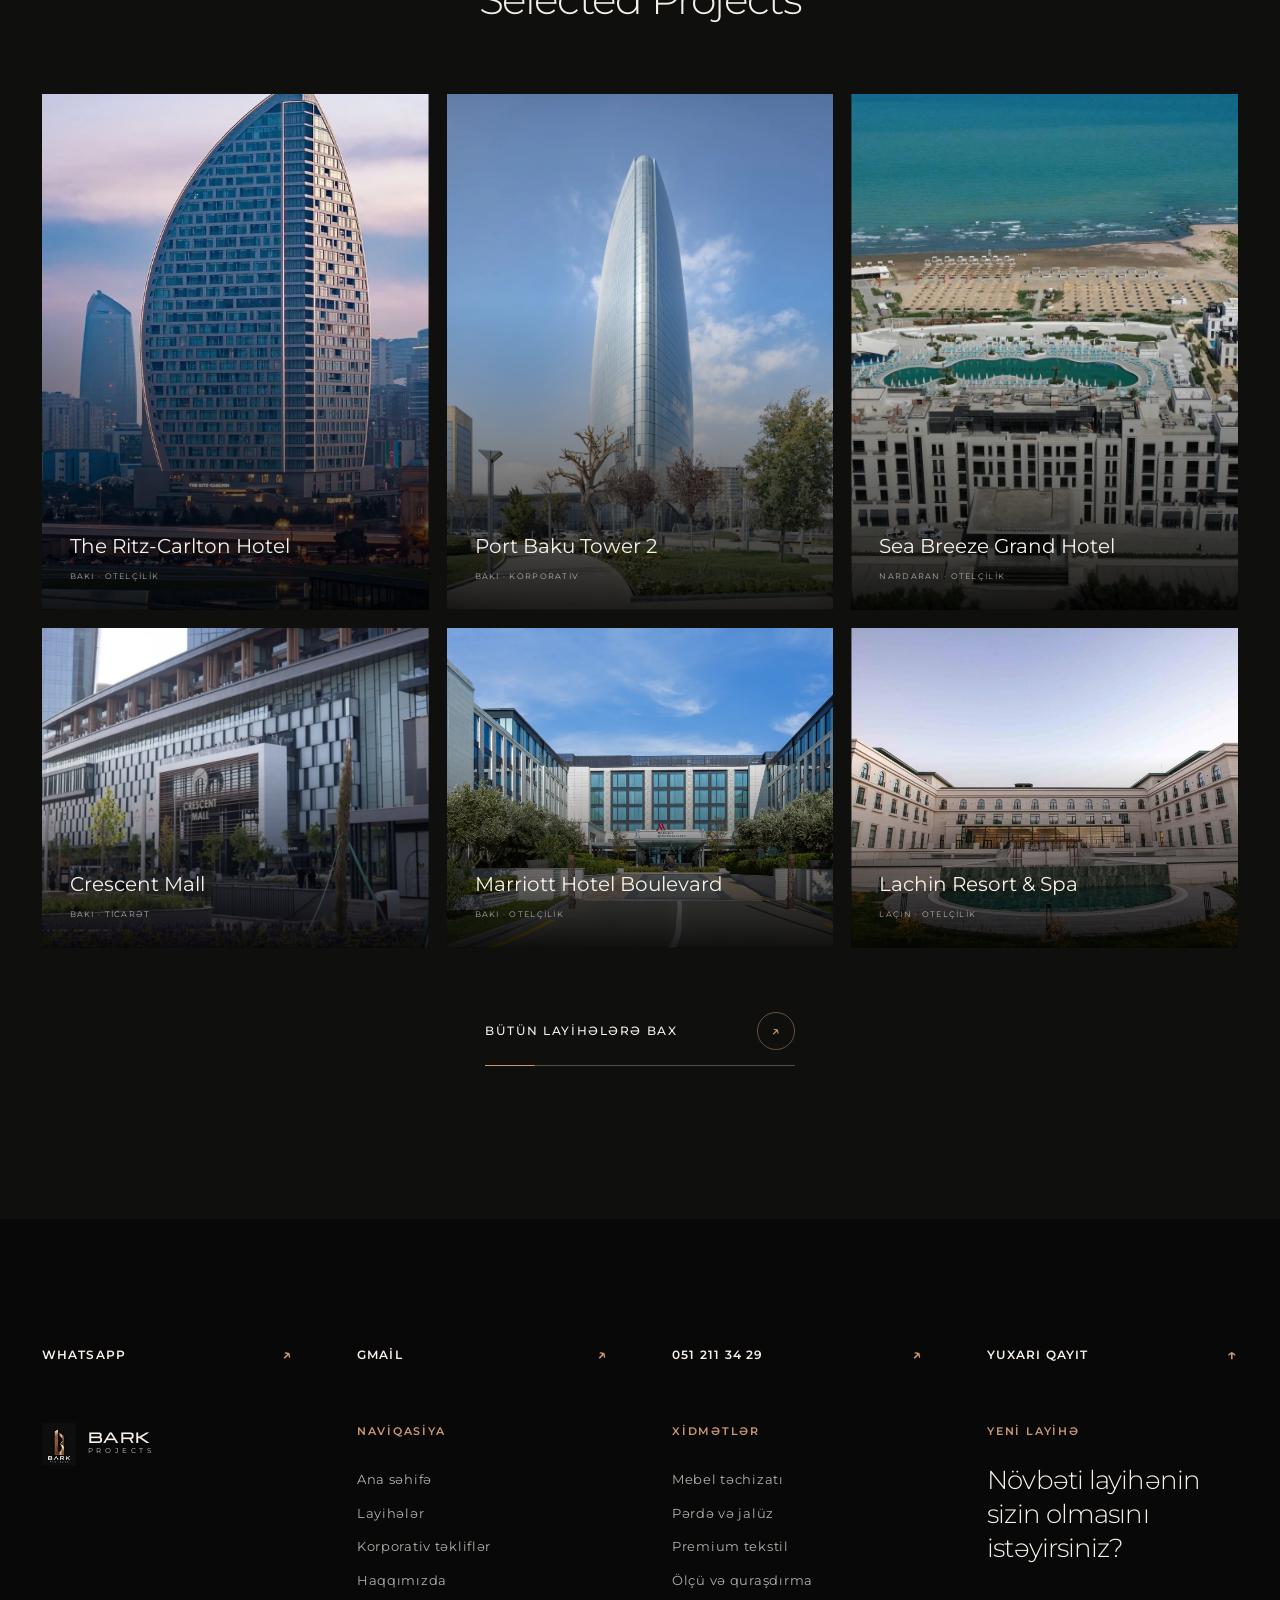
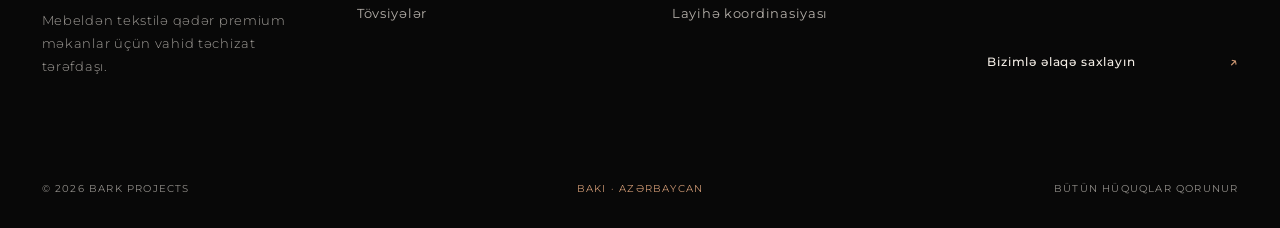
==== commit 70da35e2: "Add standalone A4 recommendation letters page" ====
--- a/index.html
+++ b/index.html
@@ -10,7 +10,7 @@
   <link rel="preconnect" href="https://fonts.googleapis.com" />
   <link rel="preconnect" href="https://fonts.gstatic.com" crossorigin />
   <link href="https://fonts.googleapis.com/css2?family=Michroma&family=Montserrat:wght@300;400;500;600&family=Playfair+Display:ital,wght@0,400;0,500;1,400&display=swap" rel="stylesheet" />
-  <link rel="stylesheet" href="styles.css?v=12" />
+  <link rel="stylesheet" href="styles.css?v=14" />
 </head>
 <body>
   <header class="site-header" id="top">
@@ -23,7 +23,7 @@
       <a class="nav-link" href="projects.html">Layihələr</a>
       <a class="nav-link" href="corporate.html">Korporativ təkliflər</a>
       <a class="nav-link" href="about.html">Haqqımızda</a>
-      <a class="nav-link" href="clients.html">Referanslar</a>
+      <a class="nav-link" href="clients.html">Tövsiyələr</a>
     </nav>
     <button class="menu-toggle" aria-label="Menyunu aç" aria-expanded="false"><span></span><span></span></button>
   </header>
@@ -92,7 +92,7 @@
             <a href="projects.html">Layihələr</a>
             <a href="corporate.html">Korporativ təkliflər</a>
             <a href="about.html">Haqqımızda</a>
-            <a href="clients.html">Referanslar</a>
+            <a href="clients.html">Tövsiyələr</a>
           </nav>
         </div>
         <div class="footer-column">
--- a/styles.css
+++ b/styles.css
@@ -141,6 +141,11 @@
 .project-card { position: relative; width: 100%; display: block; margin: 0; overflow: hidden; background: var(--panel); cursor: pointer; }
 .project-card:focus-visible { outline: 2px solid var(--copper); outline-offset: 3px; }
 .project-image { position: relative; width: 100%; aspect-ratio: 5 / 4; overflow: hidden; }
+.project-image--documented { display: grid; place-items: center; background: radial-gradient(circle at 78% 22%, rgba(204,151,114,.2), transparent 32%), linear-gradient(135deg, #24211e, #111110 62%, #30251f); }
+.project-image--documented::before { content: "BARK PROJECTS"; position: absolute; inset: 0; display: grid; place-items: center; color: rgba(246,240,232,.08); font-family: "Michroma", sans-serif; font-size: clamp(18px, 3vw, 42px); letter-spacing: .2em; }
+.project-document-marker { position: absolute; z-index: 1; top: 20px; left: 20px; color: var(--copper); font-size: 8px; letter-spacing: .17em; text-transform: uppercase; }
+.project-image--documented .project-caption, .project-card:hover .project-image--documented .project-caption, .project-card:focus-visible .project-image--documented .project-caption { opacity: 1; transform: none; }
+.project-card:hover .project-image--documented::after, .project-card:focus-visible .project-image--documented::after { background: rgba(0,0,0,.26); }
 .project-image::after { content: ""; position: absolute; inset: 0; background: rgba(0,0,0,.26); pointer-events: none; transition: background .45s ease; }
 .project-image img { display: block; width: 100%; height: 100%; object-fit: cover; transition: transform .9s var(--ease), filter .45s ease; }
 .project-card:hover .project-image img, .project-card:focus-visible .project-image img { transform: scale(1.035); filter: brightness(1.08) saturate(1.04); }
@@ -153,6 +158,10 @@
 .empty-state { padding: 80px 0; color: var(--muted); text-align: center; }
 
 .detail-hero { position: relative; min-height: 100svh; overflow: hidden; display: flex; align-items: flex-end; padding: 170px var(--page-x) 74px; isolation: isolate; }
+.detail-hero--documented { background: radial-gradient(circle at 76% 26%, rgba(204,151,114,.24), transparent 30%), linear-gradient(135deg, #24211e, #111110 62%, #30251f); }
+.detail-hero--documented::after { content: "BARK PROJECTS"; position: absolute; z-index: -1; inset: 8% 0 0; display: grid; place-items: center; color: rgba(246,240,232,.07); font-family: "Michroma", sans-serif; font-size: clamp(28px, 7vw, 96px); letter-spacing: .2em; }
+.detail-hero--documented .detail-shade { display: none; }
+.detail-hero--documented .detail-hero-copy { position: relative; }
 .detail-hero > img { position: absolute; z-index: -2; inset: 92px 0 0; width: 100%; height: calc(100% - 92px); object-fit: cover; translate: 0 var(--scroll-parallax-y, 0px); animation: hero-arrive 1.35s var(--ease) both; }
 .detail-hero > img, .detail-image-section img[role="button"] { cursor: zoom-in; }
 .detail-shade { position: absolute; z-index: -1; inset: 92px 0 0; background: linear-gradient(90deg, rgba(5,5,5,.8), rgba(5,5,5,.12) 70%), linear-gradient(0deg, rgba(5,5,5,.8), transparent 58%); }
@@ -391,7 +400,7 @@
   .home-about-copy h2 { margin-bottom: 30px; font-size: 54px; }
   .clients { padding-block: 92px; }
   .clients-heading { margin-bottom: 46px; }
-  .clients-heading h2 { font-size: 62px; }
+  .clients-heading h2 { font-size: clamp(38px, 11.5vw, 56px); line-height: .98; overflow-wrap: anywhere; }
   .client-grid { grid-template-columns: 1fr; }
   .projects { padding-top: 84px; padding-bottom: 80px; }
   .detail-hero { min-height: 88svh; padding: 140px var(--page-x) 48px; }
@@ -481,3 +490,66 @@
 .recommendation-card p:last-child { margin: 0; color: var(--silver); font-size: 15px; font-weight: 300; line-height: 1.9; }
 .recommendation-source { margin: 0 0 16px; color: var(--copper); font-size: 11px; letter-spacing: .08em; text-transform: uppercase; }
 @media (max-width: 680px) { .reference-grid { grid-template-columns: 1fr; } }
+
+
+/* Compact YouTube preview on the About page */
+.about-video { display: grid; grid-template-columns: minmax(0, .8fr) minmax(280px, 420px); align-items: center; justify-content: space-between; gap: clamp(32px, 7vw, 100px); padding-block: clamp(64px, 8vw, 112px); border-top: 1px solid var(--line); }
+.about-video-copy { max-width: 520px; }
+.about-video-copy h2 { margin: 0; font-size: clamp(36px, 5vw, 64px); font-weight: 300; letter-spacing: -.05em; line-height: 1.05; }
+.about-video-copy h2 em { color: var(--copper); font-family: "Playfair Display", serif; font-weight: 400; }
+.about-video-copy > p:last-child { max-width: 420px; margin: 22px 0 0; color: var(--silver); font-size: 14px; font-weight: 300; line-height: 1.8; }
+.about-video-link { position: relative; display: block; width: 100%; max-width: 420px; aspect-ratio: 16 / 9; overflow: hidden; border: 1px solid var(--line); background: var(--panel); }
+.about-video-link img { display: block; width: 100%; height: 100%; object-fit: cover; transition: transform .6s var(--ease), filter .35s ease; }
+.about-video-link:hover img { transform: scale(1.04); filter: brightness(.72); }
+.about-video-play { position: absolute; top: 50%; left: 50%; display: grid; width: 54px; height: 54px; place-items: center; padding-left: 3px; border: 1px solid rgba(246,240,232,.8); border-radius: 50%; background: rgba(15,15,14,.72); color: var(--ivory); font-size: 17px; transform: translate(-50%,-50%); transition: background .25s ease, color .25s ease; }
+.about-video-link:hover .about-video-play { background: var(--ivory); color: var(--black); }
+.about-video-open { position: absolute; right: 14px; bottom: 12px; display: flex; align-items: center; gap: 8px; padding: 8px 10px; background: rgba(15,15,14,.78); color: var(--ivory); font-size: 9px; letter-spacing: .1em; text-transform: uppercase; }
+.about-video-open i { color: var(--copper); font-style: normal; }
+@media (max-width: 680px) { .about-video { grid-template-columns: 1fr; gap: 28px; } .about-video-link { max-width: 100%; } }
+
+
+/* Keep both parts of the About video heading in the same type style */
+.about-video-copy h2 em { color: inherit; font-family: inherit; font-style: normal; font-weight: inherit; }
+
+
+/* Written recommendation letters, presented as A4 sheets */
+.recommendations-page { padding-top: clamp(142px, 17vw, 208px); padding-bottom: clamp(88px, 10vw, 150px); }
+.recommendations-intro { max-width: 760px; margin-bottom: clamp(42px, 6vw, 76px); }
+.recommendations-intro h1 { margin: 0; font-size: clamp(44px, 7vw, 88px); font-weight: 300; letter-spacing: -.06em; line-height: .98; }
+.recommendations-intro > p:last-child { max-width: 620px; margin: 24px 0 0; color: var(--silver); font-size: 14px; font-weight: 300; line-height: 1.85; }
+.recommendation-pages { display: grid; grid-template-columns: repeat(2, minmax(0, 1fr)); align-items: start; gap: clamp(24px, 4vw, 56px); }
+.recommendation-sheet { position: relative; display: flex; flex-direction: column; width: 100%; aspect-ratio: 210 / 297; overflow: hidden; padding: clamp(24px, 4vw, 58px); background: #f5f2ec; color: #242421; box-shadow: 0 24px 70px rgba(0,0,0,.28); }
+.recommendation-sheet::before { position: absolute; inset: 12px; border: 1px solid rgba(135,112,89,.24); content: ""; pointer-events: none; }
+.recommendation-letter-head { display: flex; align-items: center; justify-content: space-between; gap: 16px; padding-bottom: 22px; border-bottom: 1px solid rgba(36,36,33,.18); }
+.recommendation-letter-brand { display: flex; align-items: center; gap: 10px; color: #242421; }
+.recommendation-letter-brand img { width: 30px; height: 36px; object-fit: contain; }
+.recommendation-letter-brand span { font-family: "Michroma", sans-serif; font-size: 10px; letter-spacing: .08em; line-height: 1.45; }
+.recommendation-letter-brand small { display: block; color: #716e68; font-family: "Montserrat", Arial, sans-serif; font-size: 7px; letter-spacing: .28em; }
+.recommendation-letter-mark { color: #8d755f; font-size: 8px; letter-spacing: .18em; text-align: right; text-transform: uppercase; }
+.recommendation-sheet-content { flex: 1; padding-top: clamp(24px, 4vw, 54px); }
+.recommendation-sheet-content .eyebrow { margin-bottom: 12px; color: #8d755f; font-size: 8px; letter-spacing: .2em; }
+.recommendation-sheet-content h2 { margin: 0; color: #242421; font-size: clamp(19px, 2.2vw, 29px); font-weight: 500; line-height: 1.28; letter-spacing: -.03em; }
+.recommendation-project { margin: 8px 0 0; color: #77736c; font-size: 10px; line-height: 1.6; }
+.recommendation-letter-body { margin: clamp(24px, 4vw, 48px) 0 0; color: #403f3b; font-family: "Playfair Display", Georgia, serif; font-size: clamp(12px, 1.28vw, 16px); line-height: 1.9; }
+.recommendation-signoff { margin-top: auto; padding-top: 24px; }
+.recommendation-signoff-rule { width: 100%; height: 1px; margin-bottom: 14px; background: rgba(36,36,33,.2); }
+.recommendation-signoff p { margin: 0; color: #77736c; font-size: 9px; line-height: 1.6; }
+.recommendation-signoff strong { display: block; margin-top: 4px; color: #34332f; font-size: 10px; font-weight: 600; }
+.recommendations-empty { color: var(--silver); }
+@media (max-width: 760px) { .recommendation-pages { grid-template-columns: 1fr; } .recommendation-sheet { max-width: 540px; margin-inline: auto; padding: 34px; } .recommendation-letter-body { font-size: 15px; } }
+@media print {
+  @page { size: A4 portrait; margin: 0; }
+  html, body { background: #fff !important; }
+  .site-header, .site-footer, .recommendations-intro, .recommendations-empty { display: none !important; }
+  .recommendations-page { width: auto; padding: 0; }
+  .recommendation-pages { display: block; }
+  .recommendation-sheet { width: 210mm; height: 297mm; aspect-ratio: auto; margin: 0; padding: 20mm; box-shadow: none; break-after: page; page-break-after: always; -webkit-print-color-adjust: exact; print-color-adjust: exact; }
+  .recommendation-sheet::before { inset: 8mm; }
+  .recommendation-sheet-content h2 { font-size: 24pt; }
+  .recommendation-letter-body { font-size: 12pt; line-height: 1.8; }
+}
+
+.recommendation-print { display: inline-flex; align-items: center; gap: 18px; margin-top: 25px; padding: 12px 15px; border: 1px solid rgba(204,151,114,.55); background: transparent; color: var(--ivory); font-size: 10px; letter-spacing: .12em; text-transform: uppercase; cursor: pointer; transition: background .2s ease, color .2s ease; }
+.recommendation-print:hover { background: var(--ivory); color: var(--black); }
+.recommendation-print span { color: var(--copper); font-size: 14px; }
+@media print { .recommendation-print { display: none !important; } }
